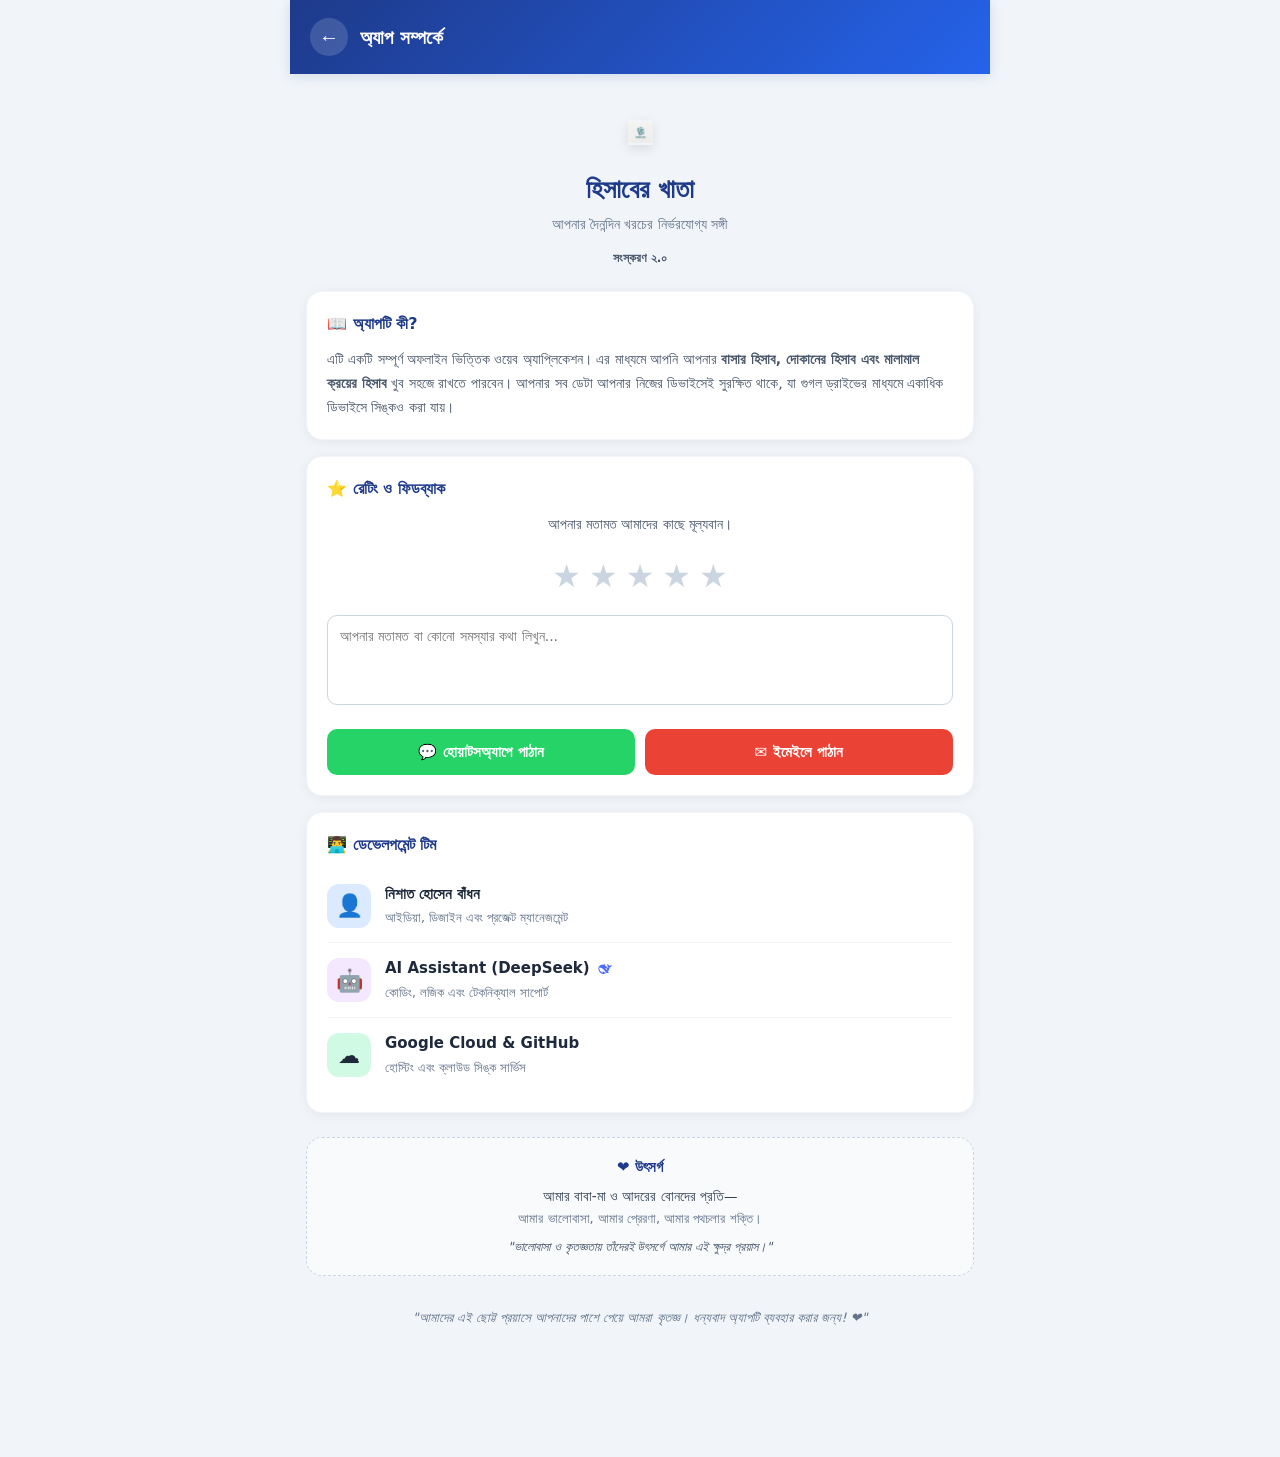
==== about.html @ 48d26c1e "Update about.html" ====
<!DOCTYPE html>
<html lang="bn">
<head>
<meta charset="UTF-8">
<meta name="viewport" content="width=device-width, initial-scale=1.0, maximum-scale=1.0, user-scalable=no">
<meta name="theme-color" content="#1E3A8A">
<title>অ্যাপ সম্পর্কে — হিসাবের খাতা</title>
<link rel="manifest" href="manifest.json">
<link rel="icon" type="image/png" href="logo.png">
<link rel="stylesheet" href="css/common.css">
<style>
  .about-logo {
    width: 50px;
    height: 50px;
    margin: auto;
  }
  .about-logo img {
    width: 50%;
    height: 50%;
    object-fit: contain; /* এটি লোগোর অনুপাত ঠিক রাখবে */
    
    box-shadow: 0 4px 12px rgba(0,0,0,0.1); /* হালকা শ্যাডো */
  }
  .about-header {
    text-align: center;
    padding: 30px 20px 20px;
  }
  .about-header h1 {
    font-size: 26px;
    color: #1E3A8A;
    font-weight: 800;
  }
  .about-header p {
    color: #64748B;
    font-size: 14px;
    margin-top: 5px;
  }
  .about-card {
    background: white;
    border-radius: 16px;
    padding: 20px;
    box-shadow: 0 2px 12px rgba(0,0,0,0.06);
    margin-bottom: 16px;
    border: 1px solid #F1F5F9;
  }
  .about-card h3 {
    font-size: 16px;
    color: #1E3A8A;
    font-weight: 700;
    margin-bottom: 12px;
    display: flex;
    align-items: center;
    gap: 8px;
  }
  .about-card p {
    font-size: 14px;
    color: #475569;
    line-height: 1.7;
  }
  .credit-row {
    display: flex;
    align-items: center;
    gap: 14px;
    padding: 14px 0;
    border-bottom: 1px solid #F1F5F9;
  }
  .credit-row:last-child { border-bottom: none; }
  .credit-icon {
    width: 44px;
    height: 44px;
    border-radius: 12px;
    display: flex;
    align-items: center;
    justify-content: center;
    font-size: 22px;
    flex-shrink: 0;
  }
  .credit-icon.blue { background: #DBEAFE; }
  .credit-icon.purple { background: #F3E8FF; }
  .credit-icon.green { background: #D1FAE5; }
  .credit-text { flex: 1; }
  .credit-text h4 {
    font-size: 15px;
    color: #1E293B;
    font-weight: 700;
  }
  .credit-text p {
    font-size: 12.5px;
    color: #64748B;
    margin-top: 2px;
  }
  .version-badge {
    display: inline-block;
    background: #F1F5F9;
    color: #475569;
    padding: 4px 12px;
    border-radius: 20px;
    font-size: 12px;
    font-weight: 600;
    margin-top: 10px;
  }
  .thank-you {
    text-align: center;
    color: #64748B;
    font-size: 13px;
    padding: 20px;
    font-style: italic;
  }
  /* Feedback Section */
.feedback-stars {
  display: flex;
  gap: 8px;
  justify-content: center;
  font-size: 32px;
  margin: 15px 0;
  cursor: pointer;
}
.feedback-stars span {
  color: #CBD5E1;
  transition: color 0.2s, transform 0.2s;
}
.feedback-stars span.active {
  color: #F59E0B; /* সোনালী রঙ */
  transform: scale(1.1);
}
.feedback-textarea {
  width: 100%;
  height: 90px;
  padding: 12px;
  border: 1.5px solid #CBD5E1;
  border-radius: 10px;
  font-family: inherit;
  font-size: 14px;
  resize: none;
  outline: none;
  margin-bottom: 12px;
}
.feedback-textarea:focus {
  border-color: #2563EB;
}
.feedback-btn {
  width: 100%;
  padding: 14px;
  background: #2563EB;
  color: white;
  border: none;
  border-radius: 10px;
  font-size: 15px;
  font-weight: 700;
  cursor: pointer;
  font-family: inherit;
  transition: 0.2s;
}
.feedback-btn:active {
  transform: scale(0.98);
}
</style>
  <script src="https://accounts.google.com/gsi/client" async defer></script>
<script src="js/sync.js"></script>
</head>
<body>

<div class="app">

  <!-- ========== HEADER ========== -->
  <div class="header">
    <button class="back-btn" onclick="goHomePage()">←</button>
    <h1>অ্যাপ সম্পর্কে</h1>
  </div>

  <div class="screen">
    
    <!-- Logo & Title -->
    <div class="about-header">
      <div class="about-logo">
        <img src="logo.png" alt="হিসাবের খাতা লোগো">
      </div>
      <h1>হিসাবের খাতা</h1>
      <p>আপনার দৈনন্দিন খরচের নির্ভরযোগ্য সঙ্গী</p>
      <div class="version-badge">সংস্করণ ২.০</div>
    </div>

    <!-- অ্যাপের বর্ণনা -->
    <div class="about-card">
      <h3>📖 অ্যাপটি কী?</h3>
      <p>এটি একটি সম্পূর্ণ অফলাইন ভিত্তিক ওয়েব অ্যাপ্লিকেশন। এর মাধ্যমে আপনি আপনার <b>বাসার হিসাব, দোকানের হিসাব এবং মালামাল ক্রয়ের হিসাব</b> খুব সহজে রাখতে পারবেন। আপনার সব ডেটা আপনার নিজের ডিভাইসেই সুরক্ষিত থাকে, যা গুগল ড্রাইভের মাধ্যমে একাধিক ডিভাইসে সিঙ্কও করা যায়।</p>
    </div>

    <!-- রেটিং ও ফিডব্যাক -->
<div class="about-card">
  <h3>⭐ রেটিং ও ফিডব্যাক</h3>
  <p style="text-align:center; margin-bottom: 5px;">আপনার মতামত আমাদের কাছে মূল্যবান।</p>
  
  <div class="feedback-stars" id="starContainer">
    <span onclick="rate(1)">★</span>
    <span onclick="rate(2)">★</span>
    <span onclick="rate(3)">★</span>
    <span onclick="rate(4)">★</span>
    <span onclick="rate(5)">★</span>
  </div>

  <textarea class="feedback-textarea" id="feedbackText" placeholder="আপনার মতামত বা কোনো সমস্যার কথা লিখুন..."></textarea>
  <div style="display:flex; gap:10px; margin-top: 5px;">
  <button class="feedback-btn" style="background:#25D366; display:flex; align-items:center; justify-content:center; gap:6px;" onclick="sendFeedback('whatsapp')">
    <span>💬</span> হোয়াটসঅ্যাপে পাঠান
  </button>
  <button class="feedback-btn" style="background:#EA4335; display:flex; align-items:center; justify-content:center; gap:6px;" onclick="sendFeedback('email')">
    <span>✉️</span> ইমেইলে পাঠান
  </button>
</div>
</div>
    
    <!-- ডেভেলপার ক্রেডিট -->
    <div class="about-card">
      <h3>👨‍💻 ডেভেলপমেন্ট টিম</h3>
      
      <div class="credit-row">
        <div class="credit-icon blue">👤</div>
        <div class="credit-text">
          <h4>নিশাত হোসেন বাঁধন</h4>
          <p>আইডিয়া, ডিজাইন এবং প্রজেক্ট ম্যানেজমেন্ট</p>
        </div>
      </div>

      <div class="credit-row">
        <div class="credit-icon purple">🤖</div>
        <div class="credit-text">
          <h4 style="display: flex; align-items: center; gap: 6px;">
  AI Assistant (DeepSeek) 
  <svg width="18" height="18" style="flex-shrink: 0;" xmlns="http://www.w3.org/2000/svg" shape-rendering="geometricPrecision" text-rendering="geometricPrecision" image-rendering="optimizeQuality" fill-rule="evenodd" clip-rule="evenodd" viewBox="0 0 512 509.64">
    <path fill="#fff" d="M115.612 0h280.775C459.974 0 512 52.026 512 115.612v278.415c0 63.587-52.026 115.613-115.613 115.613H115.612C52.026 509.64 0 457.614 0 394.027V115.612C0 52.026 52.026 0 115.612 0z"/>
    <path fill="#4D6BFE" fill-rule="nonzero" d="M440.898 139.167c-4.001-1.961-5.723 1.776-8.062 3.673-.801.612-1.479 1.407-2.154 2.141-5.848 6.246-12.681 10.349-21.607 9.859-13.048-.734-24.192 3.368-34.04 13.348-2.093-12.307-9.048-19.658-19.635-24.37-5.54-2.449-11.141-4.9-15.02-10.227-2.708-3.795-3.447-8.021-4.801-12.185-.861-2.509-1.725-5.082-4.618-5.512-3.139-.49-4.372 2.142-5.601 4.349-4.925 9.002-6.833 18.921-6.647 28.962.432 22.597 9.972 40.597 28.932 53.397 2.154 1.47 2.707 2.939 2.032 5.082-1.293 4.41-2.832 8.695-4.186 13.105-.862 2.817-2.157 3.429-5.172 2.205-10.402-4.346-19.391-10.778-27.332-18.553-13.481-13.044-25.668-27.434-40.873-38.702a177.614 177.614 0 00-10.834-7.409c-15.512-15.063 2.032-27.434 6.094-28.902 4.247-1.532 1.478-6.797-12.251-6.736-13.727.061-26.285 4.653-42.288 10.777-2.34.92-4.801 1.593-7.326 2.142-14.527-2.756-29.608-3.368-45.367-1.593-29.671 3.305-53.368 17.329-70.788 41.272-20.928 28.785-25.854 61.482-19.821 95.59 6.34 35.943 24.683 65.704 52.876 88.974 29.239 24.123 62.911 35.943 101.32 33.677 23.329-1.346 49.307-4.468 78.607-29.27 7.387 3.673 15.142 5.144 28.008 6.246 9.911.92 19.452-.49 26.839-2.019 11.573-2.449 10.773-13.166 6.586-15.124-33.915-15.797-26.47-9.368-33.24-14.573 17.235-20.39 43.213-41.577 53.369-110.222.8-5.448.121-8.877 0-13.287-.061-2.692.553-3.734 3.632-4.041 8.494-.981 16.742-3.305 24.314-7.471 21.975-12.002 30.84-31.719 32.933-55.355.307-3.612-.061-7.348-3.879-9.245v-.003zM249.4 351.89c-32.872-25.838-48.814-34.352-55.4-33.984-6.155.368-5.048 7.41-3.694 12.002 1.415 4.532 3.264 7.654 5.848 11.634 1.785 2.634 3.017 6.551-1.784 9.493-10.587 6.55-28.993-2.205-29.856-2.635-21.421-12.614-39.334-29.269-51.954-52.047-12.187-21.924-19.267-45.435-20.435-70.542-.308-6.061 1.478-8.207 7.509-9.307 7.94-1.471 16.127-1.778 24.068-.615 33.547 4.9 62.108 19.902 86.054 43.66 13.666 13.531 24.007 29.699 34.658 45.496 11.326 16.778 23.514 32.761 39.026 45.865 5.479 4.592 9.848 8.083 14.035 10.656-12.62 1.407-33.673 1.714-48.075-9.676zm15.899-102.519c.521-2.111 2.421-3.658 4.722-3.658a4.74 4.74 0 011.661.305c.678.246 1.293.614 1.786 1.163.861.859 1.354 2.083 1.354 3.368 0 2.695-2.154 4.837-4.862 4.837a4.748 4.748 0 01-4.738-4.034 5.01 5.01 0 01.077-1.981zm47.208 26.915c-2.606.996-5.2 1.778-7.707 1.88-4.679.244-9.787-1.654-12.556-3.981-4.308-3.612-7.386-5.631-8.679-11.941-.554-2.695-.247-6.858.246-9.246 1.108-5.144-.124-8.451-3.754-11.451-2.954-2.449-6.711-3.122-10.834-3.122-1.539 0-2.954-.673-4.001-1.224-1.724-.856-3.139-3-1.785-5.634.432-.856 2.525-2.939 3.018-3.305 5.6-3.185 12.065-2.144 18.034.244 5.54 2.266 9.727 6.429 15.759 12.307 6.155 7.102 7.263 9.063 10.773 14.39 2.771 4.163 5.294 8.451 7.018 13.348.877 2.561.071 4.74-2.341 6.277-.981.625-2.109 1.044-3.191 1.458z"/>
  </svg>
</h4>
          <p>কোডিং, লজিক এবং টেকনিক্যাল সাপোর্ট</p>
        </div>
      </div>

      <div class="credit-row">
        <div class="credit-icon green">☁️</div>
        <div class="credit-text">
          <h4>Google Cloud & GitHub</h4>
          <p>হোস্টিং এবং ক্লাউড সিঙ্ক সার্ভিস</p>
        </div>
      </div>
    </div>
    
    <!-- উৎসর্গ সেকশন -->
<div style="text-align: center; margin: 24px 0 12px 0; padding: 18px 16px; background: #F8FAFC; border-radius: 16px; border: 1px dashed #CBD5E1;">
  <div style="font-size: 15px; font-weight: 800; color: #1E3A8A; margin-bottom: 8px;">
    ❤️ উৎসর্গ
  </div>
  <p style="font-size: 13.5px; color: #334155; line-height: 1.6; font-weight: 500; margin: 0;">
    আমার বাবা-মা ও আদরের বোনদের প্রতি—<br>
    <span style="color: #64748B; font-size: 13px;">আমার ভালোবাসা, আমার প্রেরণা, আমার পথচলার শক্তি।</span>
  </p>
  <p style="font-size: 12.5px; color: #475569; font-style: italic; margin-top: 8px;">
    "ভালোবাসা ও কৃতজ্ঞতায় তাঁদেরই উৎসর্গে আমার এই ক্ষুদ্র প্রয়াস।"
  </p>
</div>


    <!-- ধন্যবাদ -->
    <div class="thank-you">
      "আমাদের এই ছোট্ট প্রয়াসে আপনাদের পাশে পেয়ে আমরা কৃতজ্ঞ। 
      ধন্যবাদ অ্যাপটি ব্যবহার করার জন্য! ❤️"
    </div>

  </div>
</div>

<!-- ========== TOAST ========== -->
<div class="toast" id="toast"></div>

<script src="js/common.js"></script>
  <script>
  let currentRating = 0;

  function rate(stars) {
    currentRating = stars;
    const starEls = document.querySelectorAll('#starContainer span');
    starEls.forEach((el, index) => {
      if (index < stars) {
        el.classList.add('active');
      } else {
        el.classList.remove('active');
      }
    });
  }

  function sendFeedback(method) {
    if (currentRating === 0) {
      showToast('অনুগ্রহ করে স্টার রেটিং দিন', 'error');
      return;
    }

    const text = document.getElementById('feedbackText').value.trim();
    const message = "হিসাবের খাতা অ্যাপের ফিডব্যাক\n\n" +
                    "রেটিং: " + currentRating + " স্টার\n\n" +
                    "মতামত: " + (text || "কোনো মন্তব্য লেখা হয়নি।");

    if (method === 'whatsapp') {
      // 🚨 এখানে আপনার হোয়াটসঅ্যাপ নাম্বার দিন (কান্ট্রি কোড ৮৮ সহ, যেমন: 88017XXXXXXXX)
      const yourWhatsAppNumber = "8801709342843"; 
      const whatsappLink = `https://wa.me/${yourWhatsAppNumber}?text=${encodeURIComponent(message)}`;
      window.open(whatsappLink, '_blank');
    } 
    else if (method === 'email') {
      // 🚨 এখানে আপনার ইমেইল অ্যাড্রেস দিন
      const yourEmail = "nishatbadhon117@gmail.com.com";
      const subject = encodeURIComponent("Hisaber Khata App Feedback (" + currentRating + " Stars)");
      const body = encodeURIComponent(message);
      const mailtoLink = `mailto:${yourEmail}?subject=${subject}&body=${body}`;
      window.location.href = mailtoLink;
    }
    
    // ফিডব্যাক পাঠানোর পর ফর্ম রিসেট
    setTimeout(() => {
      currentRating = 0;
      document.querySelectorAll('#starContainer span').forEach(el => el.classList.remove('active'));
      document.getElementById('feedbackText').value = '';
    }, 1000);
  }
</script>
</body>
</html>
---- css/common.css ----
/* ============================================================
   হিসাবের খাতা — Common Styles
   ============================================================ */

* {
  box-sizing: border-box;
  margin: 0;
  padding: 0;
  -webkit-tap-highlight-color: transparent;
}

html, body { height: 100%; }

body {
  font-family: 'Noto Sans Bengali', 'Segoe UI', system-ui, sans-serif;
  background: #F1F5F9;
  color: #1E293B;
  overflow-x: hidden;
  font-size: 15px;
  line-height: 1.5;
}

/* ============ Splash Screen ============ */
#splashScreen {
  position: fixed;
  inset: 0;
  background: #F1F5F9;
  z-index: 9999;
  display: flex;
  flex-direction: column;
  align-items: center;
  justify-content: center;
  color: #0F766E;
  
  /* পুরনো animation সরিয়ে এটা দিন */
  transition: opacity 0.4s ease, visibility 0.4s ease;
}

#splashScreen.hidden {
  opacity: 0;
  visibility: hidden;
  pointer-events: none;
}

.splash-logo-img {
  width: 150px;
  height: auto;
  margin-bottom: 20px;
  animation: floatLogo 2s ease-in-out infinite alternate;
}

.splash-title {
  font-size: 28px;
  font-weight: 800;
  letter-spacing: -0.5px;
  color: #0F766E;
  animation: fadeInDown 0.8s ease forwards;
}

.splash-subtitle {
  font-size: 14px;
  opacity: 0.7;
  margin-top: 6px;
  color: #475569;
  animation: fadeInDown 1s ease forwards;
}

@keyframes floatLogo {
  0% { transform: translateY(0); }
  100% { transform: translateY(-10px); }
}

@keyframes fadeInDown {
  0% { opacity: 0; transform: translateY(-20px); }
  100% { opacity: 1; transform: translateY(0); }
}

@keyframes hideSplash {
  0% { opacity: 1; visibility: visible; }
  99% { opacity: 0; }
  100% { opacity: 0; visibility: hidden; pointer-events: none; }
}

/* ============ App Container ============ */
.app {
  max-width: 700px;
  margin: 0 auto;
  min-height: 100vh;
  background: #F1F5F9;
  position: relative;
  padding-bottom: 20px;
}

/* ============ Header ============ */
.header {
  background: linear-gradient(135deg, #1E3A8A 0%, #2563EB 100%);
  color: white;
  padding: 18px 20px;
  display: flex;
  align-items: center;
  gap: 12px;
  box-shadow: 0 2px 12px rgba(30,58,138,0.15);
  position: sticky;
  top: 0;
  z-index: 100;
}
.header h1 {
  font-size: 19px;
  font-weight: 700;
  flex: 1;
}
.back-btn {
  background: rgba(255,255,255,0.15);
  border: none;
  color: white;
  width: 38px;
  height: 38px;
  border-radius: 50%;
  font-size: 20px;
  cursor: pointer;
  display: flex;
  align-items: center;
  justify-content: center;
  transition: 0.2s;
  flex-shrink: 0;
}
.back-btn:hover { background: rgba(255,255,255,0.25); }

.header-icon-btn {
  background: rgba(255,255,255,0.15);
  border: none;
  color: white;
  width: 38px;
  height: 38px;
  border-radius: 50%;
  font-size: 17px;
  cursor: pointer;
  display: flex;
  align-items: center;
  justify-content: center;
  transition: 0.2s;
  flex-shrink: 0;
}
.header-icon-btn:hover { background: rgba(255,255,255,0.25); }
.header-icon-btn.hidden { display: none; }

/* ============ Home Cards ============ */
.home-title {
  text-align: center;
  padding: 40px 20px 20px;
}
.home-title h1 {
  font-size: 28px;
  color: #1E3A8A;
  font-weight: 800;
  letter-spacing: -0.5px;
}
.home-title p {
  color: #64748B;
  font-size: 14px;
  margin-top: 6px;
}

.home-cards {
  padding: 20px;
  display: flex;
  flex-direction: column;
  gap: 16px;
}
.home-card {
  padding: 24px 22px;
  border-radius: 16px;
  color: white;
  cursor: pointer;
  display: flex;
  align-items: center;
  gap: 16px;
  box-shadow: 0 4px 16px rgba(0,0,0,0.12);
  transition: transform 0.15s, box-shadow 0.15s;
  border: none;
  width: 100%;
  text-align: left;
  font-family: inherit;
}
.home-card:active { transform: scale(0.98); }
.home-card:hover { box-shadow: 0 6px 20px rgba(0,0,0,0.18); }
.home-card-icon {
  width: 52px;
  height: 52px;
  border-radius: 14px;
  background: rgba(255,255,255,0.22);
  display: flex;
  align-items: center;
  justify-content: center;
  font-size: 26px;
  flex-shrink: 0;
}
.home-card-text { flex: 1; }
.home-card-text h3 {
  font-size: 17px;
  font-weight: 700;
  margin-bottom: 3px;
}
.home-card-text p {
  font-size: 12.5px;
  opacity: 0.88;
}
.home-card-arrow {
  font-size: 22px;
  opacity: 0.7;
}
.card-home { background: linear-gradient(135deg, #1E3A8A, #3B82F6); }
.card-shop { background: linear-gradient(135deg, #047857, #10B981); }
.card-goods { background: linear-gradient(135deg, #475569, #94A3B8); }

/* ============ Screen Container ============ */
.screen {
  padding: 16px;
  padding-bottom: 90px;
}
.screen.hidden { display: none; }

/* ============ Form Card ============ */
.form-card {
  background: white;
  border-radius: 16px;
  padding: 20px;
  box-shadow: 0 2px 12px rgba(0,0,0,0.06);
  margin-bottom: 16px;
}
.form-card h2 {
  font-size: 16px;
  color: #1E293B;
  font-weight: 700;
  margin-bottom: 18px;
  padding-bottom: 12px;
  border-bottom: 2px solid #E2E8F0;
  display: flex;
  align-items: center;
  justify-content: space-between;
}
.form-card h2 .edit-badge {
  background: #FEF3C7;
  color: #92400E;
  padding: 3px 10px;
  border-radius: 20px;
  font-size: 11px;
  font-weight: 600;
}

.form-group {
  margin-bottom: 16px;
  position: relative;
}
.form-group label {
  display: block;
  font-size: 13px;
  color: #475569;
  font-weight: 600;
  margin-bottom: 7px;
}
.form-group label .req { color: #DC2626; }
.form-group label .opt {
  color: #94A3B8;
  font-weight: 500;
  font-size: 11.5px;
}

.form-group input,
.form-group select,
.form-group textarea {
  width: 100%;
  padding: 13px 14px;
  border: 1.5px solid #CBD5E1;
  border-radius: 10px;
  font-size: 15px;
  font-family: inherit;
  color: #1E293B;
  background: #F8FAFC;
  transition: 0.15s;
}
.form-group input:focus,
.form-group select:focus,
.form-group textarea:focus {
  outline: none;
  border-color: #2563EB;
  background: white;
  box-shadow: 0 0 0 3px rgba(37,99,235,0.1);
}
.form-group textarea {
  min-height: 70px;
  resize: vertical;
}

.form-row {
  display: grid;
  grid-template-columns: 1fr 1fr;
  gap: 12px;
}

.amount-hint {
  font-size: 11.5px;
  color: #64748B;
  margin-top: 5px;
}
.amount-hint.error { color: #DC2626; font-weight: 600; }
.amount-hint.ok { color: #059669; font-weight: 600; }

.date-bn {
  font-size: 12px;
  color: #2563EB;
  font-weight: 600;
  margin-top: 5px;
}

/* ============ Buttons ============ */
.btn-row {
  display: flex;
  gap: 10px;
  margin-top: 20px;
}
.btn {
  flex: 1;
  padding: 14px 16px;
  border: none;
  border-radius: 10px;
  font-size: 15px;
  font-weight: 700;
  cursor: pointer;
  font-family: inherit;
  transition: 0.15s;
  letter-spacing: 0.2px;
}
.btn:active { transform: scale(0.97); }
.btn-save {
  background: #2563EB;
  color: white;
  box-shadow: 0 2px 8px rgba(37,99,235,0.25);
}
.btn-save:hover { background: #1D4ED8; }
.btn-cancel {
  background: #E2E8F0;
  color: #475569;
}
.btn-cancel:hover { background: #CBD5E1; }
.btn-delete {
  background: #DC2626;
  color: white;
  box-shadow: 0 2px 8px rgba(220,38,38,0.25);
}
.btn-delete:hover { background: #B91C1C; }

/* ============ Bottom Tabs ============ */
.bottom-tabs {
  position: fixed;
  bottom: 0;
  left: 50%;
  transform: translateX(-50%);
  width: 100%;
  max-width: 700px;
  background: white;
  display: flex;
  box-shadow: 0 -2px 12px rgba(0,0,0,0.08);
  border-top: 1px solid #E2E8F0;
  z-index: 100;
  padding-bottom: env(safe-area-inset-bottom, 0px);
}
.tab-btn {
  flex: 1;
  padding: 14px 10px 16px;
  background: none;
  border: none;
  font-size: 14px;
  font-weight: 600;
  color: #94A3B8;
  cursor: pointer;
  font-family: inherit;
  transition: 0.15s;
  position: relative;
}
.tab-btn.active { color: #1E3A8A; }
.tab-btn.active::after {
  content: '';
  position: absolute;
  top: 0;
  left: 20%;
  right: 20%;
  height: 3px;
  background: #2563EB;
  border-radius: 0 0 3px 3px;
}

/* ============ Toolbar ============ */
.toolbar {
  background: white;
  border-radius: 16px;
  padding: 14px;
  box-shadow: 0 2px 12px rgba(0,0,0,0.06);
  margin-bottom: 16px;
}
.search-box {
  width: 100%;
  padding: 12px 14px;
  border: 1.5px solid #CBD5E1;
  border-radius: 10px;
  font-size: 14px;
  font-family: inherit;
  background: #F8FAFC;
  margin-bottom: 10px;
}
.search-box:focus {
  outline: none;
  border-color: #2563EB;
  background: white;
}
.toolbar-row {
  display: flex;
  gap: 8px;
  flex-wrap: wrap;
}
.tool-btn {
  flex: 1;
  min-width: 90px;
  padding: 10px 12px;
  background: #F1F5F9;
  border: 1.5px solid #E2E8F0;
  border-radius: 9px;
  font-size: 13px;
  font-weight: 600;
  color: #475569;
  cursor: pointer;
  font-family: inherit;
  transition: 0.15s;
  display: flex;
  align-items: center;
  justify-content: center;
  gap: 5px;
}
.tool-btn:hover { background: #E2E8F0; }
.tool-btn.active {
  background: #DBEAFE;
  border-color: #2563EB;
  color: #1E3A8A;
}
.tool-btn.export {
  background: #ECFDF5;
  border-color: #A7F3D0;
  color: #047857;
}
.tool-btn.select {
  background: #FEF3C7;
  border-color: #FDE68A;
  color: #92400E;
}
.tool-btn.select.active { background: #FCD34D; }

/* ============ Dropdowns ============ */
.dropdown-panel {
  background: #F8FAFC;
  border: 1px solid #E2E8F0;
  border-radius: 10px;
  padding: 12px;
  margin-top: 10px;
  display: none;
}
.dropdown-panel.open { display: block; }
.dropdown-panel h4 {
  font-size: 12px;
  color: #64748B;
  font-weight: 700;
  margin-bottom: 8px;
  text-transform: uppercase;
  letter-spacing: 0.5px;
}
.dropdown-panel select,
.dropdown-panel input {
  width: 100%;
  padding: 10px 12px;
  border: 1.5px solid #CBD5E1;
  border-radius: 8px;
  font-size: 14px;
  font-family: inherit;
  background: white;
  margin-bottom: 10px;
}
.dropdown-panel select:last-child,
.dropdown-panel input:last-child { margin-bottom: 0; }

.checkbox-row {
  display: flex;
  align-items: center;
  gap: 8px;
  padding: 8px 0;
  font-size: 14px;
  color: #334155;
  cursor: pointer;
}
.checkbox-row input[type="checkbox"] {
  width: 18px;
  height: 18px;
  cursor: pointer;
  accent-color: #2563EB;
}

/* ============ Summary Bar ============ */
.summary-bar {
  background: linear-gradient(135deg, #1E3A8A, #2563EB);
  color: white;
  border-radius: 14px;
  padding: 14px 18px;
  display: flex;
  align-items: center;
  margin-bottom: 16px;
  box-shadow: 0 4px 14px rgba(30,58,138,0.22);
}
.summary-item {
  flex: 1;
  text-align: center;
}
.summary-label {
  font-size: 11.5px;
  opacity: 0.88;
  font-weight: 500;
  margin-bottom: 4px;
  letter-spacing: 0.3px;
}
.summary-value {
  font-size: 19px;
  font-weight: 800;
  letter-spacing: -0.3px;
}
.summary-divider {
  width: 1px;
  height: 36px;
  background: rgba(255,255,255,0.25);
  margin: 0 4px;
}

/* 2x2 Grid Summary (shop-এর জন্য) */
.summary-grid {
  display: grid;
  grid-template-columns: 1fr 1fr;
  gap: 10px;
  margin-bottom: 16px;
}
.summary-box {
  background: linear-gradient(135deg, #1E3A8A, #2563EB);
  color: white;
  border-radius: 12px;
  padding: 12px 14px;
  text-align: center;
  box-shadow: 0 3px 10px rgba(30,58,138,0.18);
}
.summary-box .label {
  font-size: 11px;
  opacity: 0.88;
  font-weight: 500;
  margin-bottom: 4px;
  letter-spacing: 0.2px;
}
.summary-box .value {
  font-size: 16px;
  font-weight: 800;
  letter-spacing: -0.3px;
}
.summary-box.green { background: linear-gradient(135deg, #047857, #10B981); }
.summary-box.orange { background: linear-gradient(135deg, #C2410C, #F97316); }
.summary-box.red { background: linear-gradient(135deg, #991B1B, #DC2626); }

/* ============ Table ============ */
.table-card {
  background: white;
  border: 1.5px solid #CBD5E1;
  border-radius: 8px;
  overflow: hidden;
  box-shadow: 0 1px 4px rgba(0,0,0,0.04);
}
.table-wrap {
  overflow-x: auto;
  -webkit-overflow-scrolling: touch;
}
table {
  width: 100%;
  border-collapse: collapse;
  min-width: 640px;
}
thead { background: #F8FAFC; }
th {
  padding: 12px 10px;
  text-align: left;
  font-size: 12px;
  color: #475569;
  font-weight: 700;
  text-transform: uppercase;
  letter-spacing: 0.4px;
  border-bottom: 2px solid #CBD5E1;
  border-right: 1px solid #E2E8F0;
  white-space: nowrap;
}
th:last-child { border-right: none; }
td {
  padding: 13px 10px;
  font-size: 13.5px;
  color: #334155;
  border-bottom: 1px solid #E2E8F0;
  border-right: 1px solid #F1F5F9;
  white-space: nowrap;
}
td:last-child { border-right: none; }
tbody tr {
  cursor: pointer;
  transition: 0.12s;
}
tbody tr:hover { background: #F8FAFC; }
tbody tr:active { background: #EFF6FF; }
tbody tr:last-child td { border-bottom: none; }

td.amount-cell {
  font-weight: 700;
  color: #1E3A8A;
  text-align: right;
}
td.cash-cell {
  color: #059669;
  font-weight: 600;
  text-align: right;
}
td.bkash-cell {
  color: #DB2777;
  font-weight: 600;
  text-align: right;
}
td.note-cell {
  max-width: 140px;
  overflow: hidden;
  text-overflow: ellipsis;
}
td.desc-cell {
  max-width: 160px;
  overflow: hidden;
  text-overflow: ellipsis;
}

.checkbox-cell {
  width: 40px;
  text-align: center;
  padding: 12px 6px;
}
.checkbox-cell input[type="checkbox"] {
  width: 20px;
  height: 20px;
  cursor: pointer;
  accent-color: #2563EB;
}

.empty-state {
  text-align: center;
  padding: 50px 20px;
  color: #94A3B8;
}
.empty-state .icon {
  font-size: 42px;
  margin-bottom: 10px;
  opacity: 0.4;
}
.empty-state p { font-size: 14px; }

/* ============ Selection Bar ============ */
.selection-bar {
  background: #1E3A8A;
  color: white;
  padding: 12px 16px;
  display: none;
  align-items: center;
  gap: 12px;
  position: sticky;
  top: 66px;
  z-index: 90;
  margin: -16px -16px 12px;
  box-shadow: 0 4px 12px rgba(30,58,138,0.25);
}
.selection-bar.open { display: flex; }
.selection-bar .count {
  flex: 1;
  font-size: 14px;
  font-weight: 600;
}
.selection-bar button {
  padding: 8px 14px;
  border: none;
  border-radius: 8px;
  font-size: 13px;
  font-weight: 700;
  cursor: pointer;
  font-family: inherit;
  background: rgba(255,255,255,0.15);
  color: white;
}
.selection-bar button.danger { background: #DC2626; }
.selection-bar button.select-all { background: rgba(255,255,255,0.2); }

/* ============ Floating Action Button ============ */
.fab {
  position: fixed;
  bottom: calc(80px + env(safe-area-inset-bottom, 0px));
  right: calc(50% - 340px);
  width: 56px;
  height: 56px;
  border-radius: 50%;
  background: #2563EB;
  color: white;
  border: none;
  font-size: 26px;
  cursor: pointer;
  box-shadow: 0 4px 16px rgba(37,99,235,0.4);
  display: none;
  align-items: center;
  justify-content: center;
  z-index: 95;
  font-family: inherit;
  transition: 0.15s;
}
.fab:hover {
  transform: scale(1.05);
  background: #1D4ED8;
}
.fab:active { transform: scale(0.95); }
.fab.show { display: flex; }
@media (max-width: 720px) {
  .fab { right: 20px; }
}

/* ============ Toast ============ */
.toast {
  position: fixed;
  bottom: 100px;
  left: 50%;
  transform: translateX(-50%);
  background: #1E293B;
  color: white;
  padding: 13px 22px;
  border-radius: 10px;
  font-size: 14px;
  font-weight: 600;
  box-shadow: 0 4px 16px rgba(0,0,0,0.25);
  z-index: 200;
  max-width: 90%;
  text-align: center;
  opacity: 0;
  visibility: hidden;
  transition: opacity 0.3s ease, visibility 0.3s ease;
}

.toast.show {
  opacity: 1;
  visibility: visible;
}

.toast.error { background: #DC2626; }
.toast.success { background: #059669; }

/* ============ Coming Soon ============ */
.coming-soon {
  text-align: center;
  padding: 60px 30px;
}
.coming-soon .cs-icon {
  font-size: 60px;
  margin-bottom: 20px;
  opacity: 0.6;
}
.coming-soon h2 {
  color: #1E3A8A;
  font-size: 22px;
  margin-bottom: 10px;
}
.coming-soon p {
  color: #64748B;
  font-size: 14px;
}

/* ============ Settings Menu ============ */
.menu-overlay {
  position: fixed;
  inset: 0;
  background: rgba(0,0,0,0.4);
  display: none;
  z-index: 300;
}
.menu-overlay.open { display: block; }

.menu-panel {
  position: fixed;
  top: 0;
  right: 0;
  bottom: 0;
  width: 260px;
  max-width: 80vw;
  background: white;
  box-shadow: -4px 0 20px rgba(0,0,0,0.15);
  z-index: 310;
  transform: translateX(100%);
  transition: transform 0.25s ease;
  display: flex;
  flex-direction: column;
}
.menu-panel.open { transform: translateX(0); }

.menu-header {
  padding: 20px;
  border-bottom: 1px solid #E2E8F0;
  display: flex;
  align-items: center;
  justify-content: space-between;
}
.menu-header h3 {
  font-size: 16px;
  color: #1E3A8A;
  font-weight: 700;
}
.menu-close {
  background: transparent;
  border: none;
  font-size: 22px;
  color: #64748B;
  cursor: pointer;
  padding: 4px 8px;
  border-radius: 6px;
  font-family: inherit;
}
.menu-close:hover { background: #F1F5F9; }

.menu-list {
  padding: 10px 0;
  overflow-y: auto;
  flex: 1;
}
.menu-item {
  display: flex;
  align-items: center;
  gap: 12px;
  padding: 14px 20px;
  cursor: pointer;
  font-size: 14.5px;
  color: #1E293B;
  font-weight: 500;
  border: none;
  background: transparent;
  width: 100%;
  text-align: left;
  font-family: inherit;
  transition: 0.12s;
}
.menu-item:hover { background: #F1F5F9; }
.menu-item .mi-icon {
  font-size: 18px;
  width: 24px;
  text-align: center;
}
.menu-item.hidden { display: none; }

.menu-divider {
  height: 1px;
  background: #E2E8F0;
  margin: 8px 0;
}

/* ============ Install Banner ============ */
.install-banner {
  position: fixed;
  left: 50%;
  bottom: 80px;
  transform: translateX(-50%) translateY(200px);
  width: calc(100% - 32px);
  max-width: 500px;
  background: white;
  border-radius: 14px;
  padding: 16px 18px;
  box-shadow: 0 8px 30px rgba(0,0,0,0.2);
  border: 1px solid #E2E8F0;
  z-index: 150;
  transition: transform 0.4s ease;
  display: flex;
  gap: 14px;
  align-items: flex-start;
}
.install-banner.show {
  transform: translateX(-50%) translateY(0);
}
.install-banner .ib-icon {
  font-size: 32px;
  flex-shrink: 0;
}
.install-banner .ib-content {
  flex: 1;
}
.install-banner .ib-content h4 {
  font-size: 15px;
  color: #1E3A8A;
  font-weight: 700;
  margin-bottom: 4px;
}
.install-banner .ib-content p {
  font-size: 12.5px;
  color: #64748B;
  margin-bottom: 10px;
  line-height: 1.4;
}
.install-banner .ib-actions {
  display: flex;
  gap: 8px;
}
.install-banner .ib-actions button {
  padding: 8px 14px;
  border: none;
  border-radius: 8px;
  font-size: 13px;
  font-weight: 700;
  cursor: pointer;
  font-family: inherit;
}
.install-banner .ib-install {
  background: #2563EB;
  color: white;
}
.install-banner .ib-install:hover { background: #1D4ED8; }
.install-banner .ib-later {
  background: #F1F5F9;
  color: #475569;
}
.install-banner .ib-close {
  position: absolute;
  top: 8px;
  right: 8px;
  background: transparent;
  border: none;
  font-size: 18px;
  color: #94A3B8;
  cursor: pointer;
  padding: 2px 6px;
  border-radius: 4px;
  font-family: inherit;
}
.install-banner .ib-close:hover { background: #F1F5F9; }

/* ============ iOS Install Modal ============ */
.ios-modal-overlay {
  position: fixed;
  inset: 0;
  background: rgba(0,0,0,0.5);
  display: none;
  align-items: center;
  justify-content: center;
  z-index: 400;
  padding: 20px;
}
.ios-modal-overlay.open { display: flex; }
.ios-modal {
  background: white;
  border-radius: 16px;
  padding: 24px 22px;
  max-width: 400px;
  width: 100%;
  box-shadow: 0 10px 40px rgba(0,0,0,0.3);
}
.ios-modal h3 {
  color: #1E3A8A;
  font-size: 18px;
  margin-bottom: 14px;
  display: flex;
  align-items: center;
  gap: 10px;
}
.ios-modal ol {
  margin: 12px 0 18px 20px;
  font-size: 14px;
  color: #334155;
  line-height: 1.8;
}
.ios-modal ol li { margin-bottom: 6px; }
.ios-modal .modal-btn {
  width: 100%;
  padding: 12px;
  background: #2563EB;
  color: white;
  border: none;
  border-radius: 10px;
  font-size: 15px;
  font-weight: 700;
  cursor: pointer;
  font-family: inherit;
}
.ios-modal .modal-btn:hover { background: #1D4ED8; }

/* ============ Responsive ============ */
@media (max-width: 400px) {
  .form-card { padding: 16px; }
  .form-row { grid-template-columns: 1fr; }
  .home-title h1 { font-size: 24px; }
}

/* ============ Prevent double-tap zoom ============ */
button { user-select: none; -webkit-user-select: none; }
/* ============ Export Bottom Sheet ============ */
.sheet-overlay {
  position: fixed;
  inset: 0;
  background: rgba(0,0,0,0.5);
  z-index: 1000;
  display: none;
  opacity: 0;
  transition: opacity 0.3s ease;
}
.sheet-overlay.open {
  display: block;
  opacity: 1;
}

.bottom-sheet {
  position: fixed;
  bottom: 0;
  left: 50%;
  transform: translateX(-50%) translateY(100%);
  width: 100%;
  max-width: 700px;
  background: white;
  border-radius: 20px 20px 0 0;
  z-index: 1001;
  transition: transform 0.3s ease;
  padding-bottom: env(safe-area-inset-bottom, 20px);
}
.bottom-sheet.open {
  transform: translateX(-50%) translateY(0);
}

.sheet-drag {
  width: 40px;
  height: 5px;
  background: #CBD5E1;
  border-radius: 5px;
  margin: 12px auto;
}

.sheet-title {
  text-align: center;
  font-size: 16px;
  font-weight: 700;
  color: #1E293B;
  margin-bottom: 20px;
}

.sheet-options {
  display: flex;
  gap: 12px;
  padding: 0 20px;
}

.sheet-btn {
  flex: 1;
  display: flex;
  flex-direction: column;
  align-items: center;
  justify-content: center;
  gap: 8px;
  padding: 16px 10px;
  border: 1.5px solid #E2E8F0;
  border-radius: 12px;
  background: #F8FAFC;
  cursor: pointer;
  transition: 0.2s;
  font-family: inherit;
}
.sheet-btn:active {
  transform: scale(0.96);
}
.sheet-btn:hover {
  background: #F1F5F9;
  border-color: #CBD5E1;
}
.sheet-btn .icon {
  font-size: 24px;
}
.sheet-btn .text {
  font-size: 13px;
  font-weight: 700;
  color: #334155;
}
.sheet-cancel {
  display: block;
  width: calc(100% - 40px);
  margin: 16px 20px 20px 20px;
  padding: 14px;
  background: #F1F5F9;
  color: #475569;
  border: none;
  border-radius: 12px;
  font-size: 15px;
  font-weight: 700;
  cursor: pointer;
  font-family: inherit;
}

/* প্রিন্ট হেডার ডিফল্টভাবে স্ক্রিনে হাইড থাকবে */
.print-page-header { display: none; }

/* ============ Print CSS (PDF-এর জন্য) ============ */
@media print {
  @page {
    margin: 15mm 10mm;
  }

  .header, .toolbar, .bottom-tabs, .fab, .selection-bar, .toast, 
  .sheet-overlay, .bottom-sheet, .summary-bar, .home-summary-grid, 
  .shop-summary-grid, .goods-summary-grid,.chartModal {
    display: none !important;
  }
	
	
  body { background: white !important; margin: 0; padding: 0; color: #000 !important; }
  .app { max-width: 100% !important; padding: 0 !important; margin: 0 !important; }
  .screen { padding: 0 !important; }

  /* ১. নতুন হেডার যা প্রতিটি পেজের শুরুতে দেখাবে */
  .print-page-header {
    display: block !important;
    text-align: center;
    font-size: 12px;
    font-weight: bold;
    color: #000;
    border-bottom: 1px solid #000;
    padding-bottom: 5px;
    margin-bottom: 30px;
    page-break-after: avoid; /* হেডারের পরেই যেন পেজ কাটা না পড়ে */
  }

  /* ২. টেবিলের ডিজাইন */
  .table-card { border: none !important; box-shadow: none !important; }
  .table-wrap { overflow: visible !important; }
  
  table { 
    width: 100% !important; 
    min-width: 100% !important; 
    border-collapse: collapse !important; 
    margin-top: 5px;
  }
  
  /* টেবিলের হেডার রো রিপিট করার ম্যাজিক */
  thead { display: table-header-group; }

  th, td { 
    border: 1px solid #000 !important; 
    padding: 8px !important; 
    font-size: 12px !important; 
    color: #000 !important; 
    text-align: left !important;
    background: transparent !important; 
  }
  
  th { font-weight: bold !important; }

  /* ৩. টেবিলের নিচে ফুটার */
  .screen::after {
    content: "রিপোর্টটি তৈরি করা হয়েছে হিসাবের খাতা অ্যাপ থেকে।";
    display: block;
    text-align: center;
    font-size: 11px;
    color: #000;
    margin-top: 20px;
    border-top: 1px solid #000;
    padding-top: 5px;
  }
}
/* ============================================================
   THEME MANAGEMENT (Light, Dark, AMOLED)
   ============================================================ */

/* ============ ১. ডার্ক মোড (Dark Mode) ============ */
body.dark-mode {
  background-color: #0F172A;
  color: #F1F5F9;
}
body.dark-mode .app { background-color: #0F172A; }

body.dark-mode .form-card,
body.dark-mode .table-card,
body.dark-mode .toolbar,
body.dark-mode .menu-panel,
body.dark-mode .bottom-sheet,
body.dark-mode .ios-modal,
body.dark-mode .home-summary-box,
body.dark-mode .shop-summary-box,
body.dark-mode .goods-summary-box {
  background-color: #1E293B !important;
  color: #F1F5F9 !important;
  border-color: #334155 !important;
}

body.dark-mode .form-card h2,
body.dark-mode .form-group label,
body.dark-mode .menu-header h3,
body.dark-mode .sheet-title,
body.dark-mode .ios-modal h3,
body.dark-mode .home-card-text h3,
body.dark-mode .home-card-text p,
body.dark-mode .home-title h1,
body.dark-mode .home-title p {
  color: #E2E8F0 !important;
  border-color: #334155 !important;
}

body.dark-mode input,
body.dark-mode select,
body.dark-mode textarea {
  background-color: #0F172A !important;
  color: #F1F5F9 !important;
  border-color: #475569 !important;
}
body.dark-mode input:focus,
body.dark-mode select:focus,
body.dark-mode textarea:focus {
  border-color: #3B82F6 !important;
  background-color: #1E293B !important;
}

body.dark-mode .tool-btn,
body.dark-mode .tab-btn,
body.dark-mode .menu-item,
body.dark-mode .sheet-btn,
body.dark-mode .cancel-btn {
  background-color: #1E293B !important;
  color: #CBD5E1 !important;
  border-color: #334155 !important;
}
body.dark-mode .menu-item:hover,
body.dark-mode .tab-btn:hover,
body.dark-mode .tool-btn:hover {
  background-color: #334155 !important;
}
body.dark-mode .menu-divider { background-color: #334155 !important; }

body.dark-mode .bottom-tabs {
  background-color: #1E293B !important;
  border-color: #334155 !important;
}
body.dark-mode .header {
  background: linear-gradient(135deg, #0F172A 0%, #1E293B 100%) !important;
}
body.dark-mode th {
  background-color: #0F172A !important;
  color: #E2E8F0 !important;
  border-color: #334155 !important;
}
body.dark-mode td {
  color: #CBD5E1 !important;
  border-color: #334155 !important;
}
body.dark-mode tr:hover { background-color: #334155 !important; }
body.dark-mode .empty-state { color: #64748B !important; }

/* ============ ২. অ্যামোলেড মোড (AMOLED Mode) ============ */
body.amoled-mode {
  background-color: #000000;
  color: #FFFFFF;
}
body.amoled-mode .app { background-color: #000000; }

body.amoled-mode .form-card,
body.amoled-mode .table-card,
body.amoled-mode .toolbar,
body.amoled-mode .menu-panel,
body.amoled-mode .bottom-sheet,
body.amoled-mode .ios-modal,
body.amoled-mode .home-summary-box,
body.amoled-mode .shop-summary-box,
body.amoled-mode .goods-summary-box {
  background-color: #111111 !important;
  color: #FFFFFF !important;
  border-color: #333333 !important;
}

body.amoled-mode .form-card h2,
body.amoled-mode .form-group label,
body.amoled-mode .menu-header h3,
body.amoled-mode .sheet-title,
body.amoled-mode .ios-modal h3,
body.amoled-mode .home-card-text h3,
body.amoled-mode .home-card-text p,
body.amoled-mode .home-title h1,
body.amoled-mode .home-title p {
  color: #FFFFFF !important;
  border-color: #333333 !important;
}

body.amoled-mode input,
body.amoled-mode select,
body.amoled-mode textarea {
  background-color: #000000 !important;
  color: #FFFFFF !important;
  border-color: #444444 !important;
}
body.amoled-mode input:focus,
body.amoled-mode select:focus,
body.amoled-mode textarea:focus {
  border-color: #3B82F6 !important;
  background-color: #111111 !important;
}

body.amoled-mode .tool-btn,
body.amoled-mode .tab-btn,
body.amoled-mode .menu-item,
body.amoled-mode .sheet-btn,
body.amoled-mode .cancel-btn {
  background-color: #111111 !important;
  color: #DDDDDD !important;
  border-color: #333333 !important;
}
body.amoled-mode .menu-item:hover,
body.amoled-mode .tab-btn:hover,
body.amoled-mode .tool-btn:hover {
  background-color: #333333 !important;
}
body.amoled-mode .menu-divider { background-color: #333333 !important; }

body.amoled-mode .bottom-tabs {
  background-color: #111111 !important;
  border-color: #333333 !important;
}
body.amoled-mode .header {
  background: #000000 !important;
}
body.amoled-mode th {
  background-color: #000000 !important;
  color: #FFFFFF !important;
  border-color: #333333 !important;
}
body.amoled-mode td {
  color: #DDDDDD !important;
  border-color: #333333 !important;
}
body.amoled-mode tr:hover { background-color: #222222 !important; }
body.amoled-mode .empty-state { color: #666666 !important; }

/* ============ থিম মডালের স্টাইল ============ */
.theme-modal-overlay {
  position: fixed;
  inset: 0;
  background: rgba(0,0,0,0.5);
  display: none;
  align-items: center;
  justify-content: center;
  z-index: 500;
  padding: 20px;
}
.theme-modal-overlay.open { display: flex; }
.theme-modal {
  background: white;
  border-radius: 16px;
  padding: 20px;
  width: 100%;
  max-width: 350px;
  box-shadow: 0 10px 30px rgba(0,0,0,0.3);
}
.theme-modal h3 {
  text-align: center;
  margin-bottom: 15px;
  color: #1E293B;
  font-size: 16px;
}
.theme-option {
  display: flex;
  align-items: center;
  gap: 12px;
  padding: 14px;
  border: 1.5px solid #E2E8F0;
  border-radius: 10px;
  margin-bottom: 10px;
  cursor: pointer;
  background: #F8FAFC;
  font-family: inherit;
  font-size: 15px;
  font-weight: 600;
  width: 100%;
  text-align: left;
  color: #1E293B;
}
.theme-option:hover { background: #F1F5F9; }
.theme-option.active {
  border-color: #2563EB;
  background: #DBEAFE;
}
.theme-option .icon { font-size: 20px; }

/* ডার্ক মোডে থিম মডাল */
body.dark-mode .theme-modal,
body.dark-mode .theme-option {
  background-color: #1E293B !important;
  color: #F1F5F9 !important;
  border-color: #334155 !important;
}
body.dark-mode .theme-modal h3 { color: #F1F5F9 !important; }

/* অ্যামোলেড মোডে থিম মডাল */
body.amoled-mode .theme-modal,
body.amoled-mode .theme-option {
  background-color: #111111 !important;
  color: #FFFFFF !important;
  border-color: #333333 !important;
}
body.amoled-mode .theme-modal h3 { color: #FFFFFF !important; }
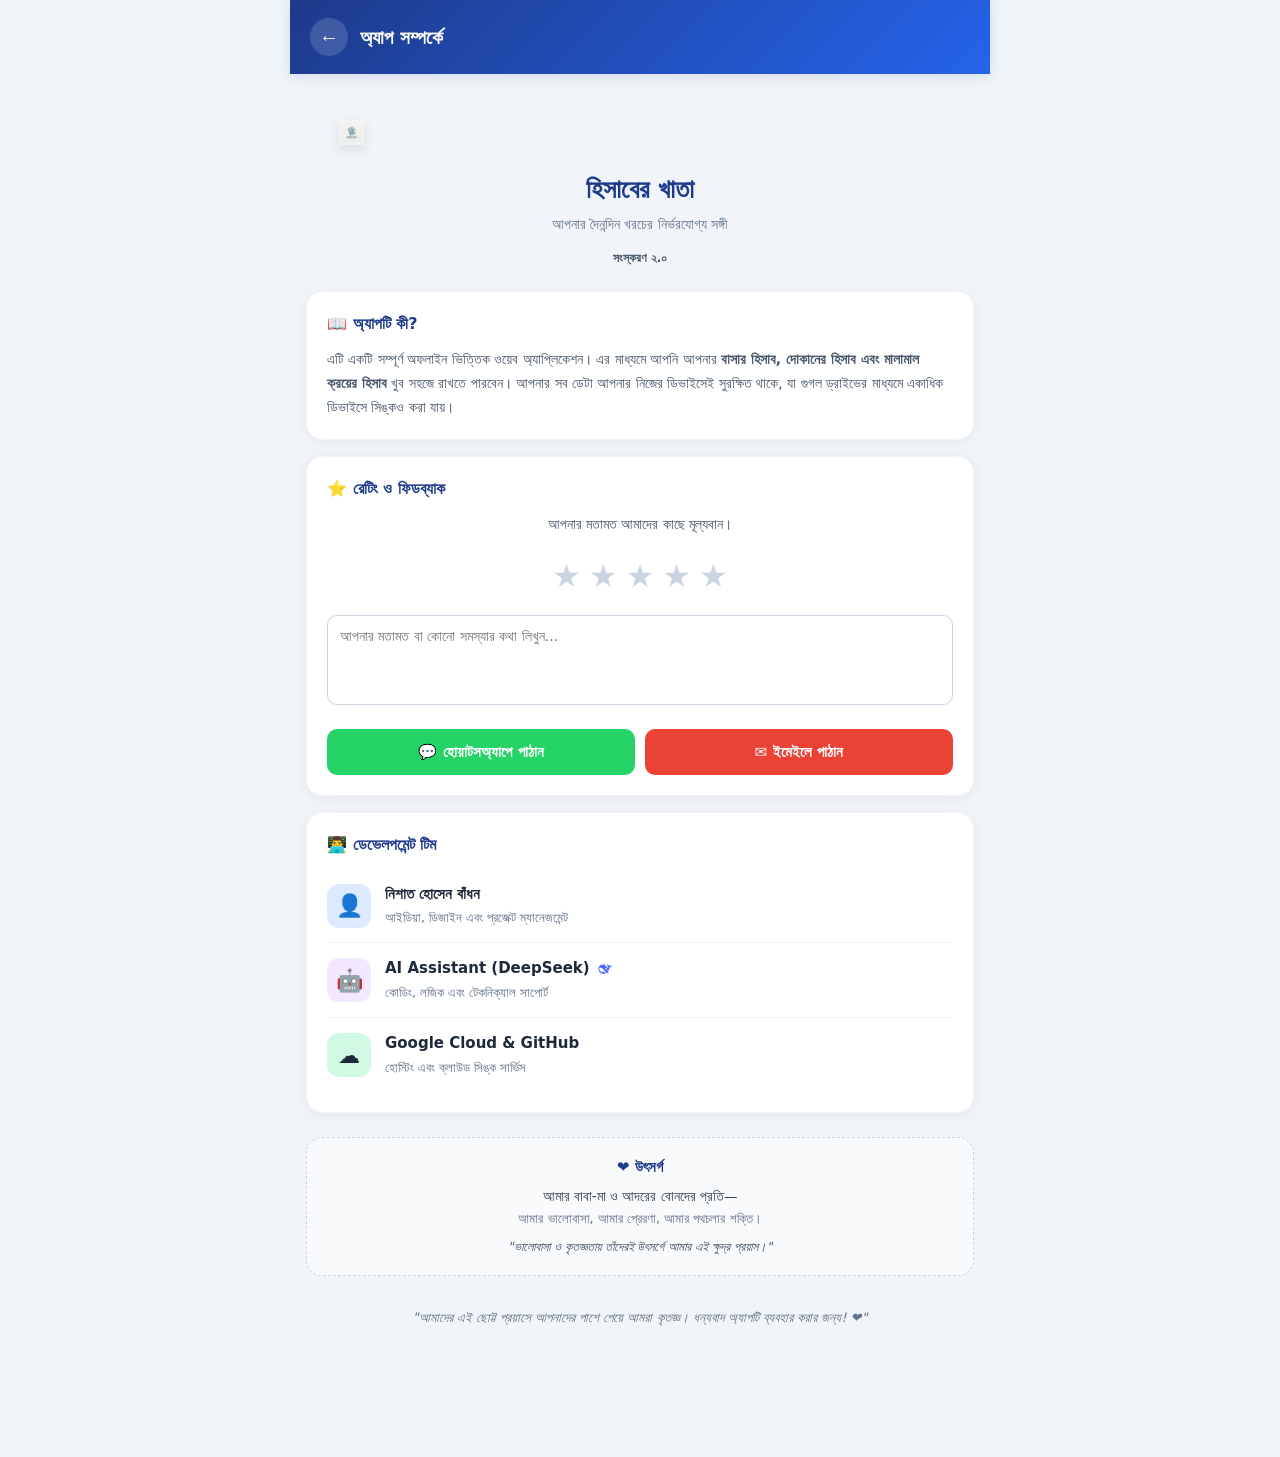
==== commit 17f8dd9a: "Update about.html" ====
--- a/about.html
+++ b/about.html
@@ -12,7 +12,7 @@
   .about-logo {
     width: 50px;
     height: 50px;
-    margin: auto;
+    margin: 22 auto auto;
   }
   .about-logo img {
     width: 50%;
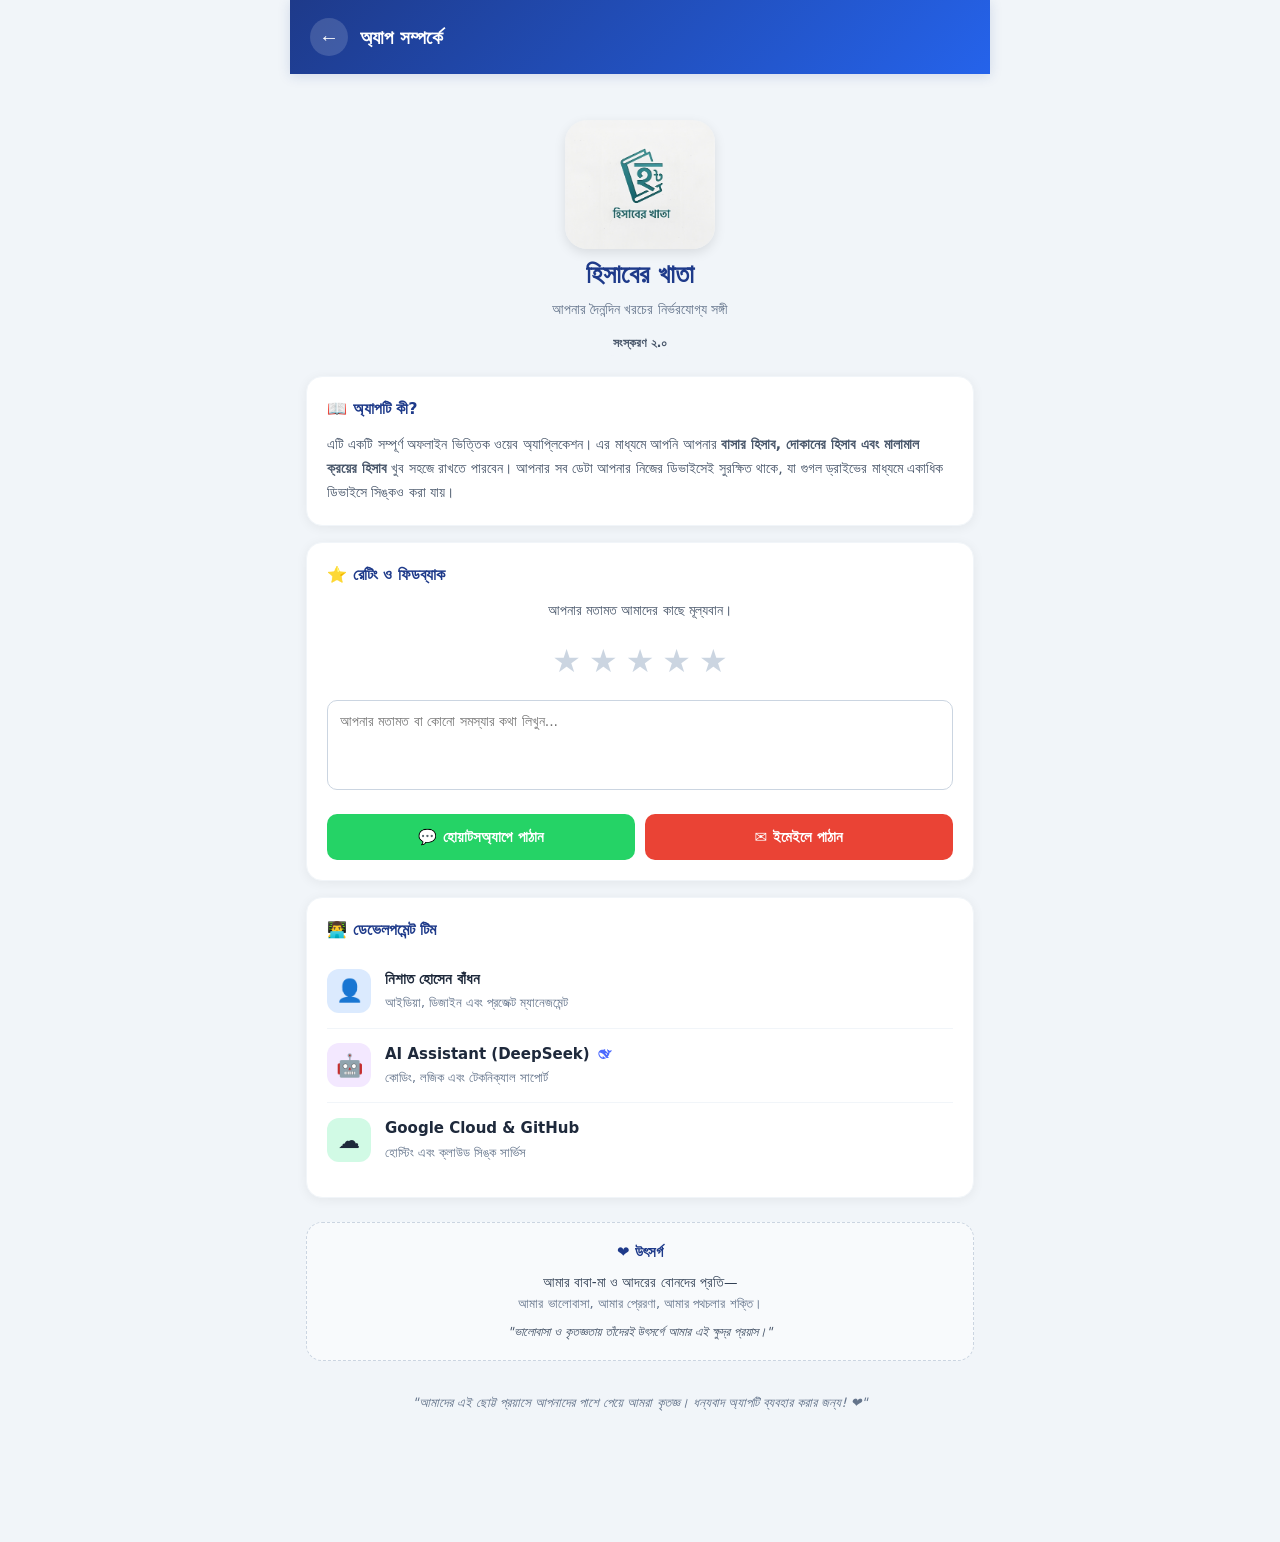
==== commit 2691bf68: "Update about.html" ====
--- a/about.html
+++ b/about.html
@@ -9,17 +9,14 @@
 <link rel="icon" type="image/png" href="logo.png">
 <link rel="stylesheet" href="css/common.css">
 <style>
-  .about-logo {
-    width: 50px;
-    height: 50px;
-    margin: 22 auto auto;
-  }
   .about-logo img {
-    width: 50%;
-    height: 50%;
+    width: 150px;
+    height: auto;
     object-fit: contain; /* এটি লোগোর অনুপাত ঠিক রাখবে */
-    
+    display: inline-block;
+    border-radius: 22px;
     box-shadow: 0 4px 12px rgba(0,0,0,0.1); /* হালকা শ্যাডো */
+    object-fit: contain;
   }
   .about-header {
     text-align: center;
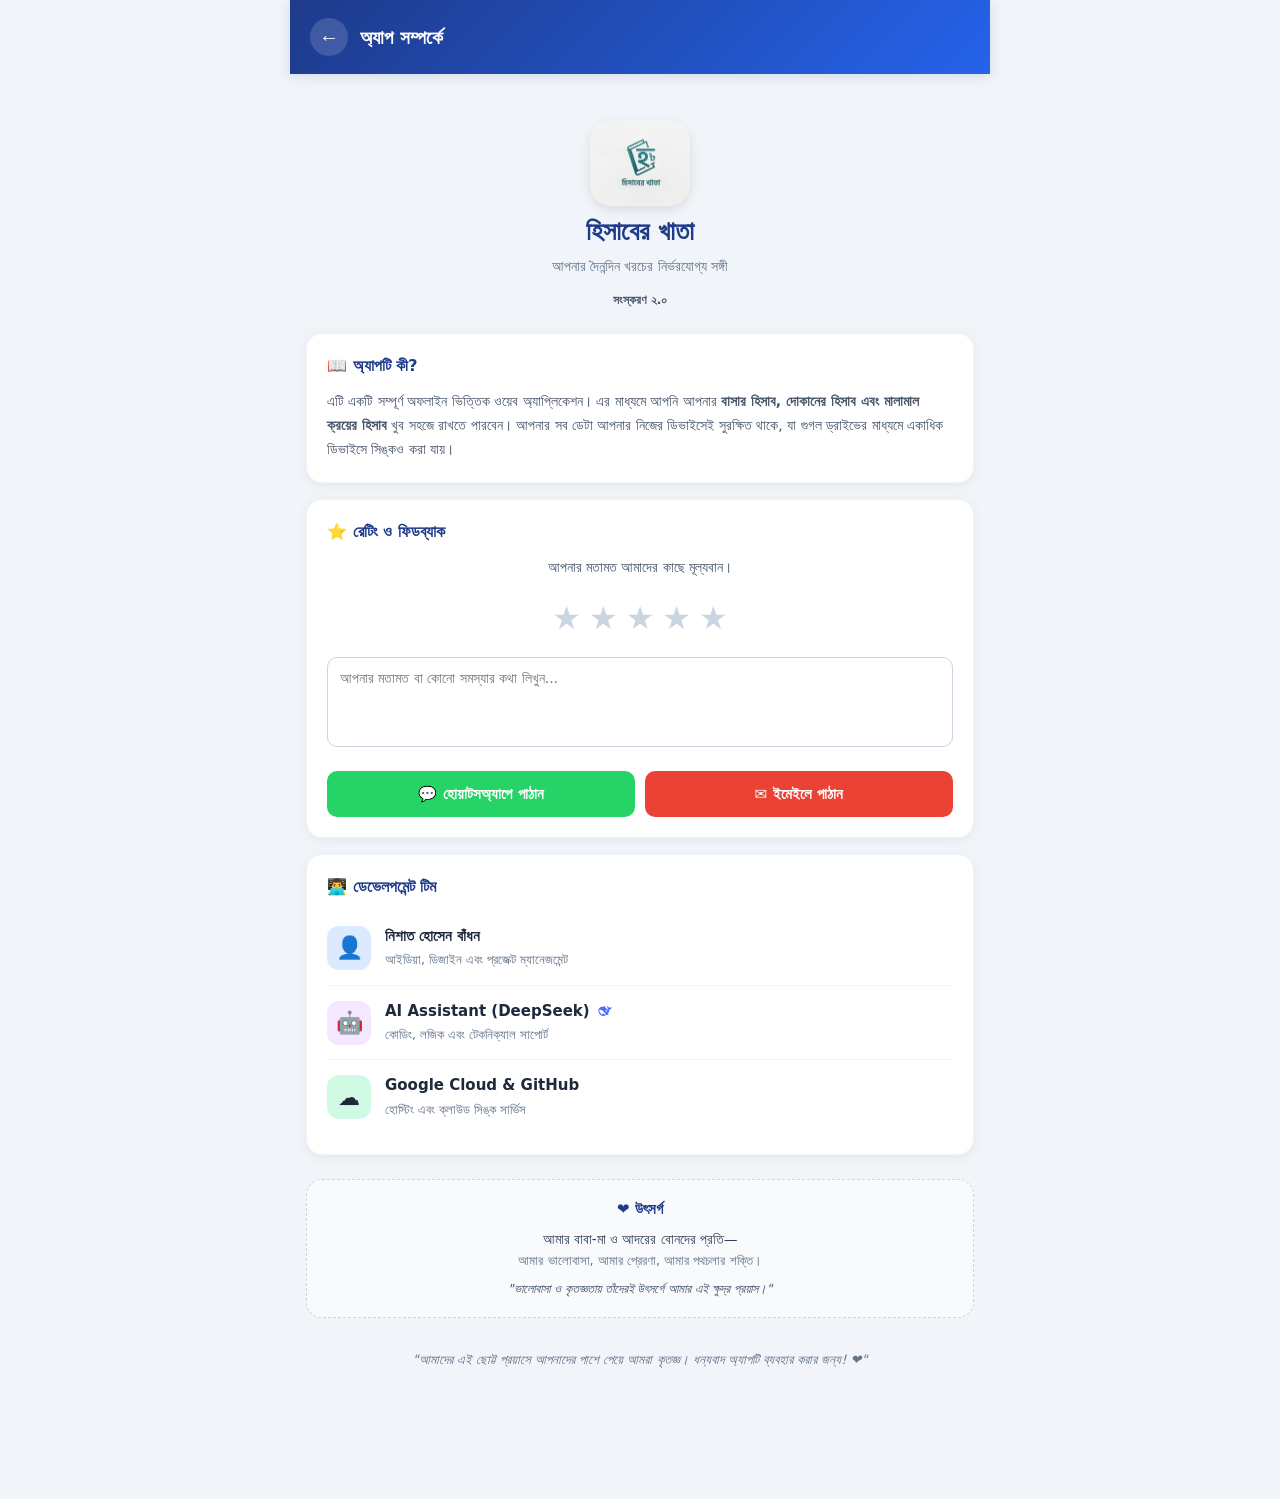
==== commit 75e74736: "Update about.html" ====
--- a/about.html
+++ b/about.html
@@ -10,7 +10,7 @@
 <link rel="stylesheet" href="css/common.css">
 <style>
   .about-logo img {
-    width: 150px;
+    width: 100px;
     height: auto;
     object-fit: contain; /* এটি লোগোর অনুপাত ঠিক রাখবে */
     display: inline-block;
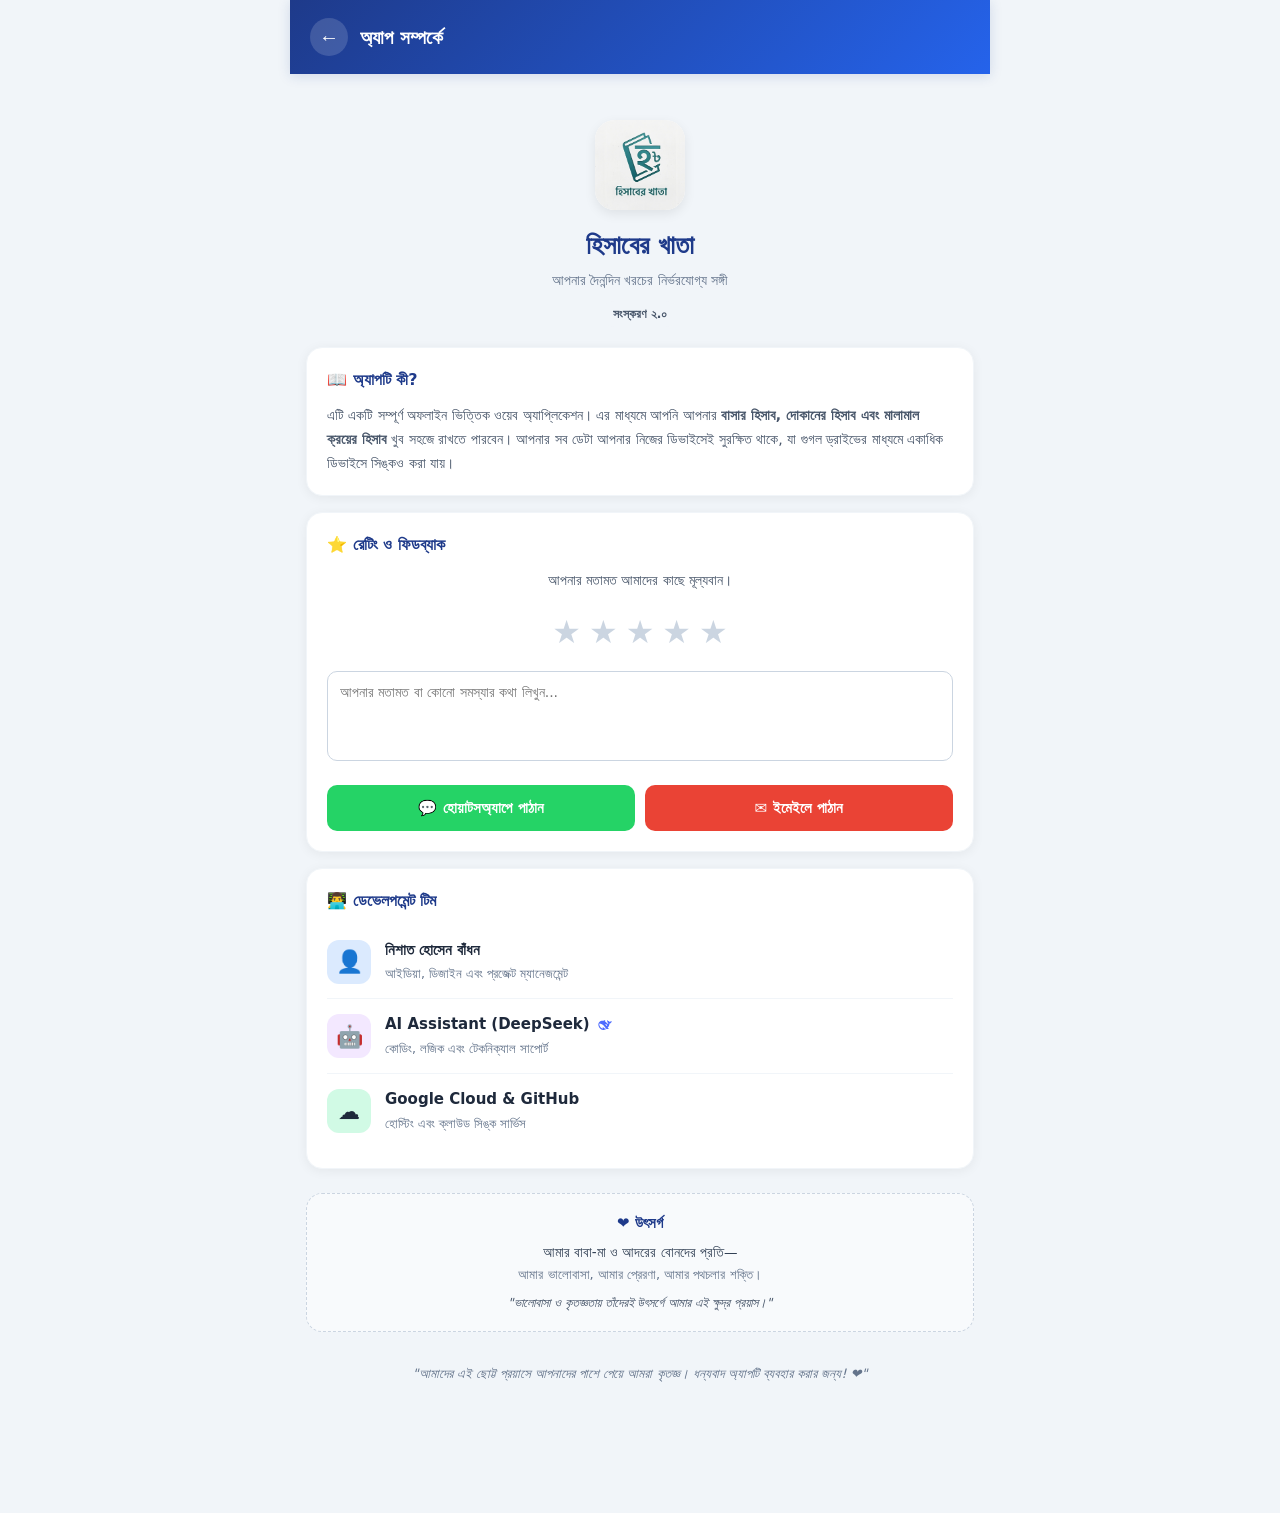
==== commit 79e88b86: "Add files via upload" ====
--- a/about.html
+++ b/about.html
@@ -9,14 +9,21 @@
 <link rel="icon" type="image/png" href="logo.png">
 <link rel="stylesheet" href="css/common.css">
 <style>
+    .about-logo {
+    width: 90px;      /* কন্টেইনার একটু বড় করা হলো */
+    height: 90px;
+    margin: 0 auto 16px auto;
+    overflow: hidden; /* বাইরের অংশ কাটার জন্য */
+    border-radius: 20px;
+    background: white;
+    box-shadow: 0 4px 12px rgba(0,0,0,0.08);
+  }
   .about-logo img {
-    width: 100px;
-    height: auto;
-    object-fit: contain; /* এটি লোগোর অনুপাত ঠিক রাখবে */
-    display: inline-block;
-    border-radius: 22px;
-    box-shadow: 0 4px 12px rgba(0,0,0,0.1); /* হালকা শ্যাডো */
-    object-fit: contain;
+    width: 100%;
+    height: 100%;
+    object-fit: cover;
+    transform: scale(1.3); /* লোগো ভেতরে জুম করে সাদা অংশ কমানো হলো */
+    border-radius: 20px;
   }
   .about-header {
     text-align: center;
@@ -304,7 +311,7 @@
     } 
     else if (method === 'email') {
       // 🚨 এখানে আপনার ইমেইল অ্যাড্রেস দিন
-      const yourEmail = "nishatbadhon117@gmail.com.com";
+      const yourEmail = "nishatbadhon117@gmail.com";
       const subject = encodeURIComponent("Hisaber Khata App Feedback (" + currentRating + " Stars)");
       const body = encodeURIComponent(message);
       const mailtoLink = `mailto:${yourEmail}?subject=${subject}&body=${body}`;
--- a/css/common.css
+++ b/css/common.css
@@ -1406,4 +1406,299 @@
   color: #FFFFFF !important;
   border-color: #333333 !important;
 }
-body.amoled-mode .theme-modal h3 { color: #FFFFFF !important; }+body.amoled-mode .theme-modal h3 { color: #FFFFFF !important; }
+/* ============================================================
+   🆕 Math Calculator Styles (হিসাবের ঘর)
+   ============================================================ */
+
+.math-field-wrapper {
+  position: relative;
+  display: flex;
+  align-items: center;
+}
+
+.math-field-wrapper input {
+  padding-right: 48px !important; /* ডান দিকে "=" বাটনের জায়গা */
+}
+
+.math-eq-btn {
+  position: absolute;
+  right: 6px;
+  top: 50%;
+  transform: translateY(-50%);
+  width: 36px;
+  height: 36px;
+  border: none;
+  border-radius: 8px;
+  background: #2563EB;
+  color: white;
+  font-size: 18px;
+  font-weight: 800;
+  cursor: pointer;
+  display: flex;
+  align-items: center;
+  justify-content: center;
+  font-family: inherit;
+  transition: all 0.2s;
+  box-shadow: 0 2px 6px rgba(37,99,235,0.3);
+  z-index: 2;
+}
+.math-eq-btn:hover {
+  background: #1D4ED8;
+  transform: translateY(-50%) scale(1.05);
+}
+.math-eq-btn:active {
+  transform: translateY(-50%) scale(0.95);
+}
+.math-eq-btn.success {
+  background: #059669;
+  box-shadow: 0 2px 6px rgba(5,150,105,0.4);
+}
+
+.math-hint {
+  font-size: 11px;
+  color: #94A3B8;
+  margin-top: 5px;
+  line-height: 1.4;
+  letter-spacing: 0.1px;
+}
+.math-hint b {
+  color: #2563EB;
+  font-weight: 700;
+}
+
+/* ডার্ক মোডে */
+body.dark-mode .math-eq-btn {
+  background: #3B82F6;
+  box-shadow: 0 2px 6px rgba(59,130,246,0.4);
+}
+body.dark-mode .math-eq-btn:hover {
+  background: #2563EB;
+}
+body.dark-mode .math-eq-btn.success {
+  background: #10B981;
+}
+body.dark-mode .math-hint {
+  color: #64748B;
+}
+body.dark-mode .math-hint b {
+  color: #60A5FA;
+}
+
+/* অ্যামোলেড মোডে */
+body.amoled-mode .math-eq-btn {
+  background: #3B82F6;
+}
+body.amoled-mode .math-eq-btn.success {
+  background: #10B981;
+}
+body.amoled-mode .math-hint {
+  color: #555555;
+}
+body.amoled-mode .math-hint b {
+  color: #60A5FA;
+}
+
+/* মোবাইল রেসপন্সিভ */
+@media (max-width: 400px) {
+  .math-eq-btn {
+    width: 32px;
+    height: 32px;
+    font-size: 16px;
+    right: 5px;
+  }
+  .math-field-wrapper input {
+    padding-right: 42px !important;
+  }
+  .math-hint {
+    font-size: 10.5px;
+  }
+}
+/* ============================================================
+   🆕 Settings Panel (সেটিংস প্যানেল)
+   ============================================================ */
+
+.settings-overlay {
+  position: fixed;
+  inset: 0;
+  background: rgba(0,0,0,0.4);
+  display: none;
+  z-index: 300;
+}
+.settings-overlay.open { display: block; }
+
+.settings-panel {
+  position: fixed;
+  top: 0;
+  right: 0;
+  bottom: 0;
+  width: 280px;
+  max-width: 80vw;
+  background: white;
+  box-shadow: -4px 0 20px rgba(0,0,0,0.15);
+  z-index: 310;
+  transform: translateX(100%);
+  transition: transform 0.25s ease;
+  display: flex;
+  flex-direction: column;
+}
+.settings-panel.open { transform: translateX(0); }
+
+.settings-header {
+  padding: 20px;
+  border-bottom: 1px solid #E2E8F0;
+  display: flex;
+  align-items: center;
+  justify-content: space-between;
+  background: linear-gradient(135deg, #1E3A8A 0%, #2563EB 100%);
+  color: white;
+}
+.settings-header h3 {
+  font-size: 16px;
+  font-weight: 700;
+}
+.settings-close {
+  background: rgba(255,255,255,0.15);
+  border: none;
+  color: white;
+  width: 32px;
+  height: 32px;
+  border-radius: 50%;
+  font-size: 16px;
+  cursor: pointer;
+  display: flex;
+  align-items: center;
+  justify-content: center;
+  font-family: inherit;
+  transition: 0.15s;
+}
+.settings-close:hover {
+  background: rgba(255,255,255,0.3);
+}
+
+.settings-list {
+  padding: 10px 0;
+  flex: 1;
+  overflow-y: auto;
+}
+
+.settings-item {
+  display: flex;
+  align-items: center;
+  gap: 12px;
+  padding: 16px 20px;
+  cursor: pointer;
+  font-size: 14.5px;
+  color: #1E293B;
+  font-weight: 500;
+  border: none;
+  background: transparent;
+  width: 100%;
+  text-align: left;
+  font-family: inherit;
+  transition: 0.12s;
+  border-bottom: 1px solid #F1F5F9;
+}
+.settings-item:hover { background: #F8FAFC; }
+.settings-item:active { background: #EFF6FF; }
+.settings-item .si-icon {
+  font-size: 20px;
+  width: 28px;
+  text-align: center;
+  flex-shrink: 0;
+}
+.settings-item .si-text {
+  flex: 1;
+}
+.settings-item .si-arrow {
+  font-size: 20px;
+  color: #94A3B8;
+  font-weight: 300;
+}
+
+.settings-footer {
+  padding: 16px 20px;
+  border-top: 1px solid #E2E8F0;
+  text-align: center;
+  font-size: 11.5px;
+  color: #94A3B8;
+  background: #F8FAFC;
+}
+
+/* ডার্ক মোডে */
+body.dark-mode .settings-panel {
+  background: #1E293B;
+}
+body.dark-mode .settings-header {
+  background: linear-gradient(135deg, #0F172A 0%, #1E293B 100%);
+}
+body.dark-mode .settings-item {
+  color: #F1F5F9;
+  border-bottom-color: #334155;
+}
+body.dark-mode .settings-item:hover { background: #334155; }
+body.dark-mode .settings-item .si-arrow { color: #64748B; }
+body.dark-mode .settings-footer {
+  background: #0F172A;
+  border-top-color: #334155;
+  color: #64748B;
+}
+
+/* অ্যামোলেড মোডে */
+body.amoled-mode .settings-panel {
+  background: #111111;
+}
+body.amoled-mode .settings-header {
+  background: #000000;
+}
+body.amoled-mode .settings-item {
+  color: #FFFFFF;
+  border-bottom-color: #333333;
+}
+body.amoled-mode .settings-item:hover { background: #222222; }
+body.amoled-mode .settings-item .si-arrow { color: #555555; }
+body.amoled-mode .settings-footer {
+  background: #000000;
+  border-top-color: #333333;
+  color: #555555;
+}
+
+/* মোবাইল */
+@media (max-width: 400px) {
+  .settings-panel {
+    width: 260px;
+  }
+  .settings-item {
+    padding: 14px 16px;
+    font-size: 14px;
+  }
+}
+/* ============================================================
+   🆕 ডার্ক ও AMOLED মোডে টেবিলের সংখ্যার উজ্জ্বল রঙ
+   ============================================================ */
+
+/* ডার্ক মোডে */
+body.dark-mode td.amount-cell { color: #60A5FA !important; }
+body.dark-mode td.cash-cell   { color: #34D399 !important; }
+body.dark-mode td.bkash-cell  { color: #F472B6 !important; }
+body.dark-mode td.due-cell    { color: #FB923C !important; }
+body.dark-mode td.paid-cell   { color: #34D399 !important; }
+body.dark-mode td.cost-cell   { color: #F87171 !important; }
+
+body.dark-mode td.shop-name-cell { color: #34D399 !important; }
+body.dark-mode td.customer-cell  { color: #A78BFA !important; }
+body.dark-mode td.seller-cell    { color: #A78BFA !important; }
+body.dark-mode td.shopname-cell  { color: #2DD4BF !important; }
+
+/* AMOLED মোডে (আরও উজ্জ্বল, কারণ ব্যাকগ্রাউন্ড একদম কালো) */
+body.amoled-mode td.amount-cell { color: #93C5FD !important; }
+body.amoled-mode td.cash-cell   { color: #6EE7B7 !important; }
+body.amoled-mode td.bkash-cell  { color: #F9A8D4 !important; }
+body.amoled-mode td.due-cell    { color: #FDBA74 !important; }
+body.amoled-mode td.paid-cell   { color: #6EE7B7 !important; }
+body.amoled-mode td.cost-cell   { color: #FCA5A5 !important; }
+
+body.amoled-mode td.shop-name-cell { color: #6EE7B7 !important; }
+body.amoled-mode td.customer-cell  { color: #C4B5FD !important; }
+body.amoled-mode td.seller-cell    { color: #C4B5FD !important; }
+body.amoled-mode td.shopname-cell  { color: #5EEAD4 !important; }
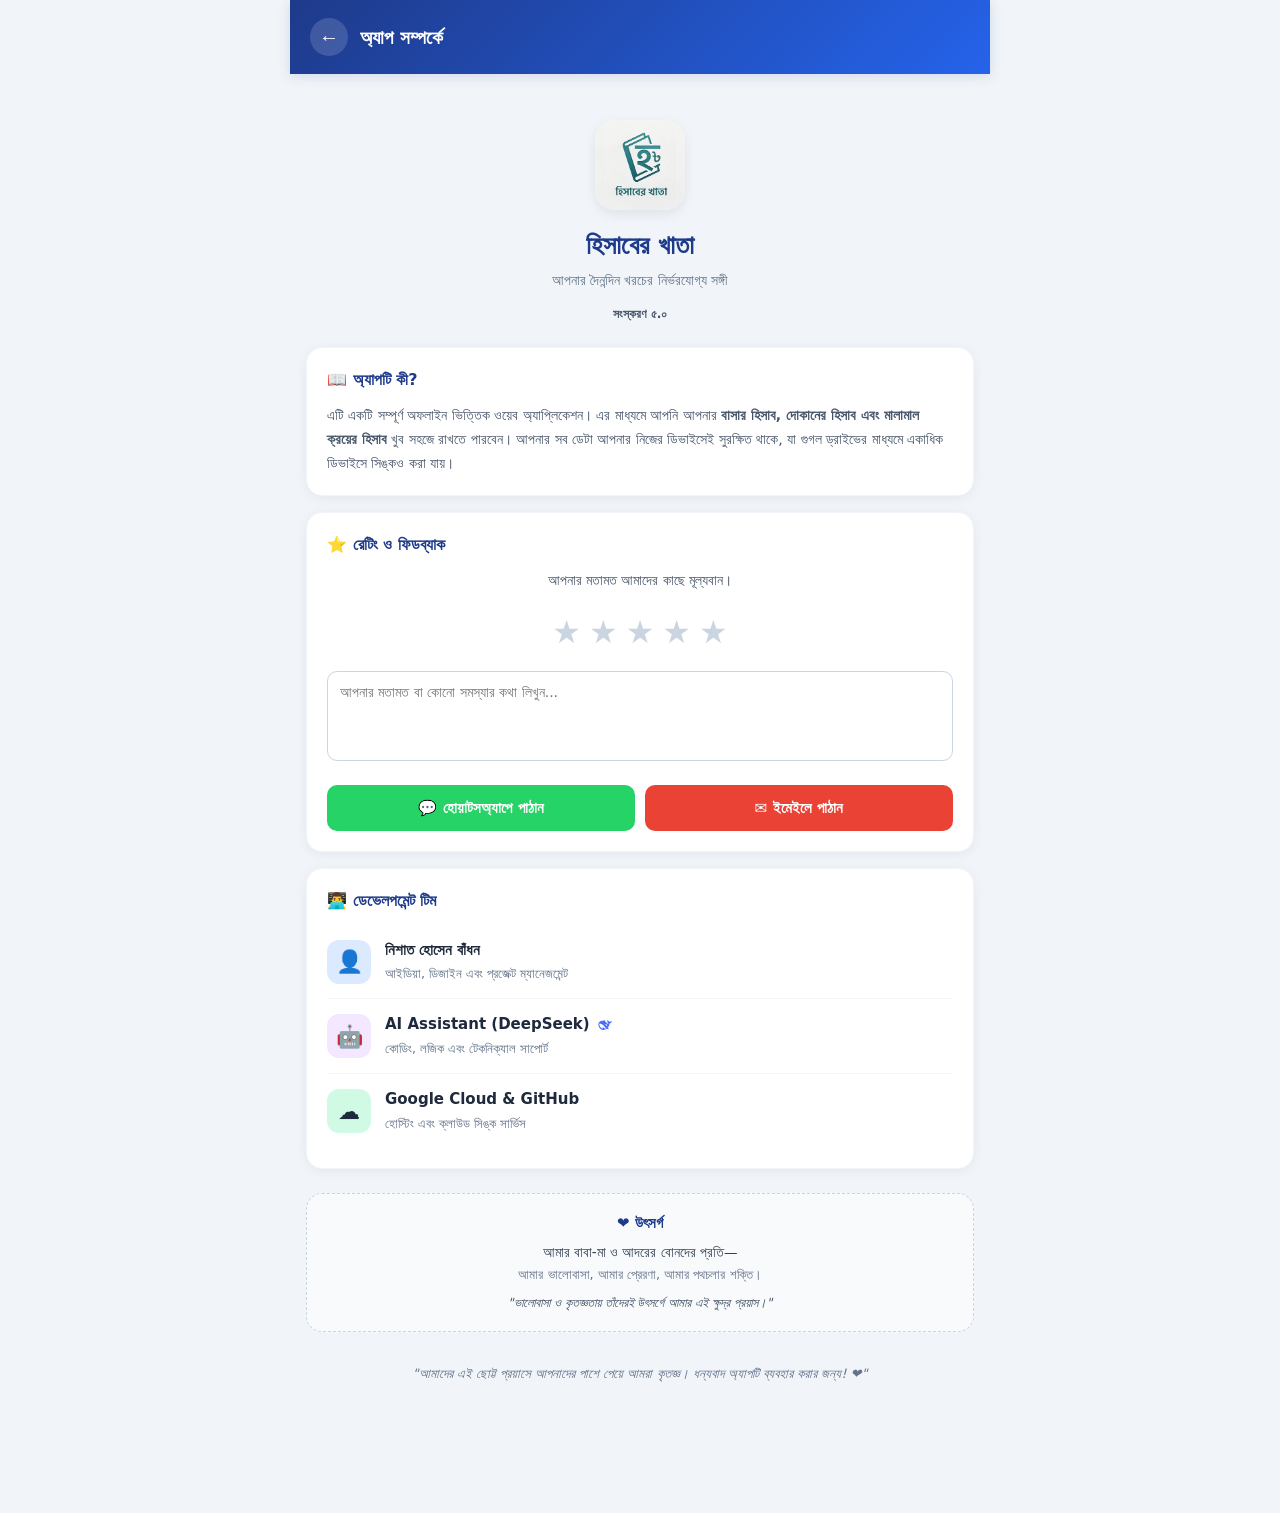
==== commit f696aa23: "Update about.html" ====
--- a/about.html
+++ b/about.html
@@ -10,10 +10,10 @@
 <link rel="stylesheet" href="css/common.css">
 <style>
     .about-logo {
-    width: 90px;      /* কন্টেইনার একটু বড় করা হলো */
+    width: 90px;
     height: 90px;
     margin: 0 auto 16px auto;
-    overflow: hidden; /* বাইরের অংশ কাটার জন্য */
+    overflow: hidden;
     border-radius: 20px;
     background: white;
     box-shadow: 0 4px 12px rgba(0,0,0,0.08);
@@ -22,7 +22,7 @@
     width: 100%;
     height: 100%;
     object-fit: cover;
-    transform: scale(1.3); /* লোগো ভেতরে জুম করে সাদা অংশ কমানো হলো */
+    transform: scale(1.3);
     border-radius: 20px;
   }
   .about-header {
@@ -124,7 +124,7 @@
   transition: color 0.2s, transform 0.2s;
 }
 .feedback-stars span.active {
-  color: #F59E0B; /* সোনালী রঙ */
+  color: #F59E0B;
   transform: scale(1.1);
 }
 .feedback-textarea {
@@ -159,8 +159,6 @@
   transform: scale(0.98);
 }
 </style>
-  <script src="https://accounts.google.com/gsi/client" async defer></script>
-<script src="js/sync.js"></script>
 </head>
 <body>
 
@@ -181,13 +179,13 @@
       </div>
       <h1>হিসাবের খাতা</h1>
       <p>আপনার দৈনন্দিন খরচের নির্ভরযোগ্য সঙ্গী</p>
-      <div class="version-badge">সংস্করণ ২.০</div>
+      <div class="version-badge">সংস্করণ ৫.০</div>
     </div>
 
     <!-- অ্যাপের বর্ণনা -->
     <div class="about-card">
       <h3>📖 অ্যাপটি কী?</h3>
-      <p>এটি একটি সম্পূর্ণ অফলাইন ভিত্তিক ওয়েব অ্যাপ্লিকেশন। এর মাধ্যমে আপনি আপনার <b>বাসার হিসাব, দোকানের হিসাব এবং মালামাল ক্রয়ের হিসাব</b> খুব সহজে রাখতে পারবেন। আপনার সব ডেটা আপনার নিজের ডিভাইসেই সুরক্ষিত থাকে, যা গুগল ড্রাইভের মাধ্যমে একাধিক ডিভাইসে সিঙ্কও করা যায়।</p>
+      <p>এটি একটি সম্পূর্ণ অফলাইন ভিত্তিক ওয়েব অ্যাপ্লিকেশন। এর মাধ্যমে আপনি আপনার <b>বাসার হিসাব, দোকানের হিসাব এবং মালামাল ক্রয়ের হিসাব</b> খুব সহজে রাখতে পারবেন। আপনার সব ডেটা আপনার নিজের ডিভাইসেই সুরক্ষিত থাকে, যা গুগল ড্রাইভের মাধ্যমে একাধিক ডিভাইসে সিঙ্কও করা যায়।</p>
     </div>
 
     <!-- রেটিং ও ফিডব্যাক -->
@@ -222,7 +220,7 @@
         <div class="credit-icon blue">👤</div>
         <div class="credit-text">
           <h4>নিশাত হোসেন বাঁধন</h4>
-          <p>আইডিয়া, ডিজাইন এবং প্রজেক্ট ম্যানেজমেন্ট</p>
+          <p>আইডিয়া, ডিজাইন এবং প্রজেক্ট ম্যানেজমেন্ট</p>
         </div>
       </div>
 
@@ -266,7 +264,7 @@
 
     <!-- ধন্যবাদ -->
     <div class="thank-you">
-      "আমাদের এই ছোট্ট প্রয়াসে আপনাদের পাশে পেয়ে আমরা কৃতজ্ঞ। 
+      "আমাদের এই ছোট্ট প্রয়াসে আপনাদের পাশে পেয়ে আমরা কৃতজ্ঞ। 
       ধন্যবাদ অ্যাপটি ব্যবহার করার জন্য! ❤️"
     </div>
 
@@ -276,8 +274,9 @@
 <!-- ========== TOAST ========== -->
 <div class="toast" id="toast"></div>
 
+<!-- 🆕 FIX #10: sync.js সরানো হয়েছে — এখানে দরকার নেই -->
 <script src="js/common.js"></script>
-  <script>
+<script>
   let currentRating = 0;
 
   function rate(stars) {
@@ -301,16 +300,14 @@
     const text = document.getElementById('feedbackText').value.trim();
     const message = "হিসাবের খাতা অ্যাপের ফিডব্যাক\n\n" +
                     "রেটিং: " + currentRating + " স্টার\n\n" +
-                    "মতামত: " + (text || "কোনো মন্তব্য লেখা হয়নি।");
+                    "মতামত: " + (text || "কোনো মন্তব্য লেখা হয়নি।");
 
     if (method === 'whatsapp') {
-      // 🚨 এখানে আপনার হোয়াটসঅ্যাপ নাম্বার দিন (কান্ট্রি কোড ৮৮ সহ, যেমন: 88017XXXXXXXX)
       const yourWhatsAppNumber = "8801709342843"; 
       const whatsappLink = `https://wa.me/${yourWhatsAppNumber}?text=${encodeURIComponent(message)}`;
       window.open(whatsappLink, '_blank');
     } 
     else if (method === 'email') {
-      // 🚨 এখানে আপনার ইমেইল অ্যাড্রেস দিন
       const yourEmail = "nishatbadhon117@gmail.com";
       const subject = encodeURIComponent("Hisaber Khata App Feedback (" + currentRating + " Stars)");
       const body = encodeURIComponent(message);
@@ -318,7 +315,6 @@
       window.location.href = mailtoLink;
     }
     
-    // ফিডব্যাক পাঠানোর পর ফর্ম রিসেট
     setTimeout(() => {
       currentRating = 0;
       document.querySelectorAll('#starContainer span').forEach(el => el.classList.remove('active'));
--- a/css/common.css
+++ b/css/common.css
@@ -1701,4 +1701,9 @@
 body.amoled-mode td.shop-name-cell { color: #6EE7B7 !important; }
 body.amoled-mode td.customer-cell  { color: #C4B5FD !important; }
 body.amoled-mode td.seller-cell    { color: #C4B5FD !important; }
-body.amoled-mode td.shopname-cell  { color: #5EEAD4 !important; }+body.amoled-mode td.shopname-cell  { color: #5EEAD4 !important; }
+
+/* ============ 🆕 রোজ হিসাব কার্ড ============ */
+.card-roz {
+  background: linear-gradient(135deg, #B45309, #F59E0B);
+}
